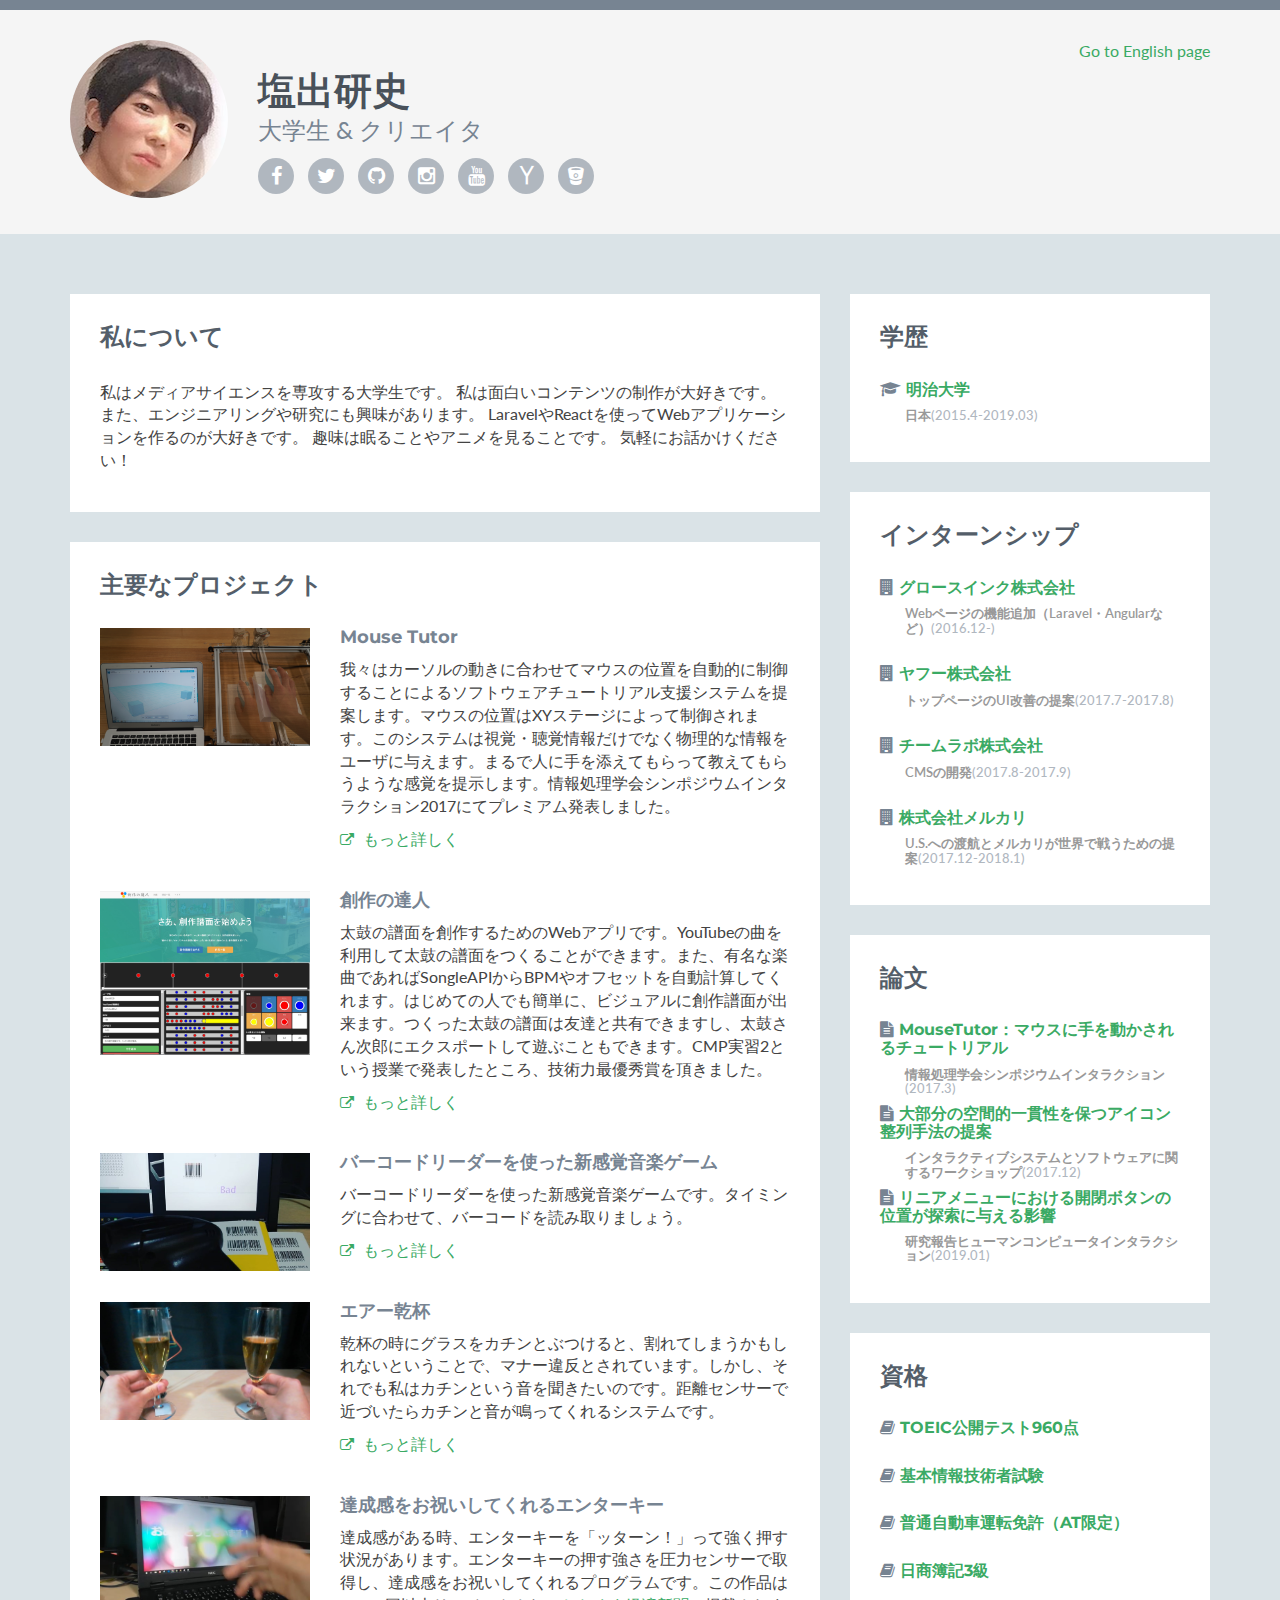
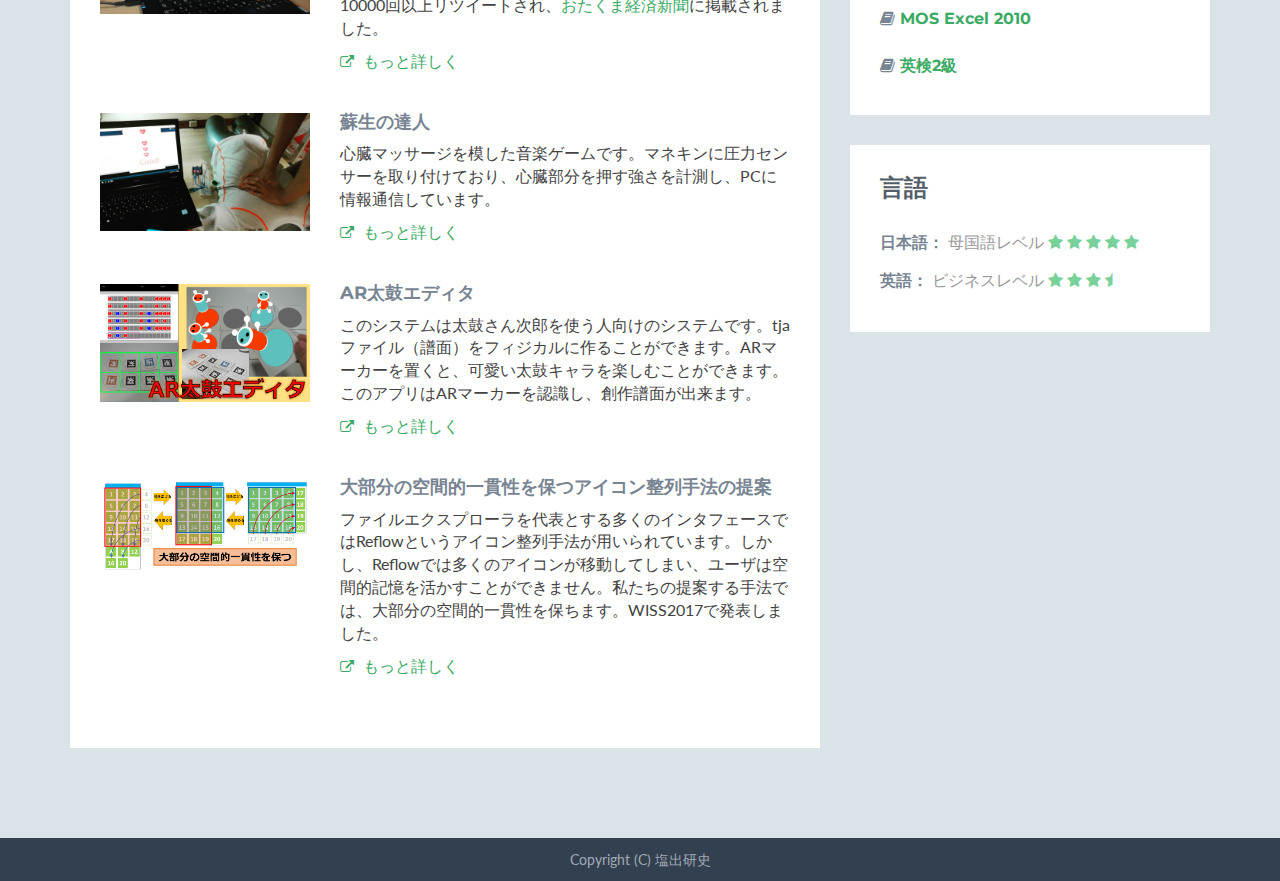
==== ja/index.html @ fc5d63a4 "fix and add one publication" ====
<!DOCTYPE html>
<html lang="ja"> 
<head>
    <title>Kenshi Shiode</title>
    <meta charset="utf-8">
    <meta http-equiv="X-UA-Compatible" content="IE=edge">
    <meta name="viewport" content="width=device-width, initial-scale=1.0">
    <meta name="description" content="Kenshi Shiode">
    <meta name="author" content="Kenshi Shiode">    
    <link rel="shortcut icon" href="/favicon.ico">  
    <link href='http://fonts.googleapis.com/css?family=Lato:300,400,300italic,400italic' rel='stylesheet' type='text/css'>
    <link href='http://fonts.googleapis.com/css?family=Montserrat:400,700' rel='stylesheet' type='text/css'> 
    <link rel="stylesheet" href="/assets/plugins/bootstrap/css/bootstrap.min.css">   
    <link rel="stylesheet" href="/assets/plugins/font-awesome/css/font-awesome.css">
    <link id="theme-style" rel="stylesheet" href="/assets/css/styles.css">
    <meta name="twitter:card" content="summary">
    <meta name="twitter:title" content="Kenshi Shiode">
    <meta name="twitter:description" content="面白いコンテンツの制作が大好きです。趣味は眠ることです。">
    <meta name="twitter:image" content="http://solt9029.com/assets/images/profile.jpg">
    <meta name="twitter:url" content="http://solt9029.com/ja/">
    <meta name="twitter:site" content="@solt9029">
    <meta name="twitter:creator" content="@solt9029">
</head> 

<body>
    <header class="header">
        <div class="container">                       
            <img class="profile-image img-responsive pull-left" src="/assets/images/profile.png" alt="Kenshi Shiode">
            <div class="profile-content pull-left">
                <h1 class="name">塩出研史</h1>
                <h2 class="desc">大学生 & クリエイタ</h2>   
                <ul class="social list-inline">
                    <li><a href="https://www.facebook.com/kenshishiode" target="_blank"><i class="fa fa-facebook"></i></a></li>
                    <li><a href="http://twitter.com/solt9029" target="_blank"><i class="fa fa-twitter"></i></a></li>
                    <li><a href="http://github.com/solt9029" target="_blank"><i class="fa fa-github"></i></a></li>
                    <li><a href="https://www.instagram.com/shiodekenshi/" target="_blank"><i class="fa fa-instagram"></i></a></li>
                    <li><a href="https://www.youtube.com/channel/UCO_8FfYAPPZZGHmb9bNzIVg" target="_blank"><i class="fa fa-youtube"></i></a></li>
                    <li><a href="https://blogs.yahoo.co.jp/solt9029" target="_blank"><i class="fa fa-yahoo"></i></a></li>
                    <li><a href="https://bitbucket.org/solt9029/" target="_blank"><i class="fa fa-bitbucket"></i></a></li>
                </ul> 
            </div>
            <div class="pull-right"><a href="/">Go to English page</a></div>       
        </div>
    </header>
    
    <div class="container sections-wrapper">
        <div class="row">
            <div class="primary col-md-8 col-sm-12 col-xs-12">
                <section class="about section">
                    <div class="section-inner">
                        <h2 class="heading">私について</h2>
                        <div class="content">
                            <p>
                                私はメディアサイエンスを専攻する大学生です。
                                私は面白いコンテンツの制作が大好きです。
                                また、エンジニアリングや研究にも興味があります。
                                LaravelやReactを使ってWebアプリケーションを作るのが大好きです。
                                趣味は眠ることやアニメを見ることです。
                                気軽にお話かけください！
                            </p>
                        </div>
                    </div>             
                </section>
    
               <section class="latest section">
                    <div class="section-inner">
                        <h2 class="heading">主要なプロジェクト</h2>
                        <div class="content">
                            <div class="item row">
                                <a class="col-md-4 col-sm-4 col-xs-12" href="https://www.youtube.com/watch?v=PLYZwBod9MU" target="_blank">
                                <img class="img-responsive project-image" src="/assets/images/projects/mousetutor.png">
                                </a>
                                <div class="desc col-md-8 col-sm-8 col-xs-12">
                                    <h3 class="title"><a href="https://www.youtube.com/watch?v=PLYZwBod9MU" target="_blank">Mouse Tutor</a></h3>
                                    <p>我々はカーソルの動きに合わせてマウスの位置を自動的に制御することによるソフトウェアチュートリアル支援システムを提案します。マウスの位置はXYステージによって制御されます。このシステムは視覚・聴覚情報だけでなく物理的な情報をユーザに与えます。まるで人に手を添えてもらって教えてもらうような感覚を提示します。情報処理学会シンポジウムインタラクション2017にてプレミアム発表しました。</p>
                                    <p><a class="more-link" href="https://www.youtube.com/watch?v=PLYZwBod9MU" target="_blank"><i class="fa fa-external-link"></i> もっと詳しく</a></p>
                                </div>                    
                            </div>

                            <div class="item row">
                                <a class="col-md-4 col-sm-4 col-xs-12" href="http://editmaster.solt9029.com" target="_blank">
                                <img class="img-responsive project-image" src="/assets/images/projects/editmaster.jpg">
                                </a>
                                <div class="desc col-md-8 col-sm-8 col-xs-12">
                                    <h3 class="title"><a href="http://editmaster.solt9029.com" target="_blank">創作の達人</a></h3>
                                    <p>太鼓の譜面を創作するためのWebアプリです。YouTubeの曲を利用して太鼓の譜面をつくることができます。また、有名な楽曲であればSongleAPIからBPMやオフセットを自動計算してくれます。はじめての人でも簡単に、ビジュアルに創作譜面が出来ます。つくった太鼓の譜面は友達と共有できますし、太鼓さん次郎にエクスポートして遊ぶこともできます。CMP実習2という授業で発表したところ、技術力最優秀賞を頂きました。</p>
                                    <p><a class="more-link" href="http://editmaster.solt9029.com" target="_blank"><i class="fa fa-external-link"></i> もっと詳しく</a></p>
                                </div>                    
                            </div>

                            <div class="item row">
                                <a class="col-md-4 col-sm-4 col-xs-12" href="https://twitter.com/solt9029/status/1015584785220042752" target="_blank">
                                <img class="img-responsive project-image" src="/assets/images/projects/barcode_scanner_music_game.jpg">
                                </a>
                                <div class="desc col-md-8 col-sm-8 col-xs-12">
                                    <h3 class="title"><a href="https://twitter.com/solt9029/status/1015584785220042752" target="_blank">バーコードリーダーを使った新感覚音楽ゲーム</a></h3>
                                    <p>バーコードリーダーを使った新感覚音楽ゲームです。タイミングに合わせて、バーコードを読み取りましょう。</p>
                                    <p><a class="more-link" href="https://twitter.com/solt9029/status/1015584785220042752" target="_blank"><i class="fa fa-external-link"></i> もっと詳しく</a></p>
                                </div>                    
                            </div>

                            <div class="item row">
                                <a class="col-md-4 col-sm-4 col-xs-12" href="https://twitter.com/solt9029/status/981881012228472832" target="_blank">
                                <img class="img-responsive project-image" src="/assets/images/projects/cheers_without_hitting.jpg">
                                </a>
                                <div class="desc col-md-8 col-sm-8 col-xs-12">
                                    <h3 class="title"><a href="https://twitter.com/solt9029/status/981881012228472832" target="_blank">エアー乾杯</a></h3>
                                    <p>乾杯の時にグラスをカチンとぶつけると、割れてしまうかもしれないということで、マナー違反とされています。しかし、それでも私はカチンという音を聞きたいのです。距離センサーで近づいたらカチンと音が鳴ってくれるシステムです。</p>
                                    <p><a class="more-link" href="https://twitter.com/solt9029/status/981881012228472832" target="_blank"><i class="fa fa-external-link"></i> もっと詳しく</a></p>
                                </div>                    
                            </div>

                            <div class="item row">
                                <a class="col-md-4 col-sm-4 col-xs-12" href="https://twitter.com/solt9029/status/1019222453623537664" target="_blank">
                                <img class="img-responsive project-image" src="/assets/images/projects/entercongratulations.jpg">
                                </a>
                                <div class="desc col-md-8 col-sm-8 col-xs-12">
                                    <h3 class="title"><a href="https://twitter.com/solt9029/status/1019222453623537664" target="_blank">達成感をお祝いしてくれるエンターキー</a></h3>
                                    <p>達成感がある時、エンターキーを「ッターン！」って強く押す状況があります。エンターキーの押す強さを圧力センサーで取得し、達成感をお祝いしてくれるプログラムです。この作品は10000回以上リツイートされ、<a target="_blank" href="http://otakei.otakuma.net/archives/2018072005.html">おたくま経済新聞</a>に掲載されました。</p>
                                    <p><a class="more-link" href="https://twitter.com/solt9029/status/1019222453623537664" target="_blank"><i class="fa fa-external-link"></i> もっと詳しく</a></p>
                                </div>                    
                            </div>

                            <div class="item row">
                                <a class="col-md-4 col-sm-4 col-xs-12" href="https://twitter.com/solt9029/status/1024643093633499136" target="_blank">
                                    <img class="img-responsive project-image" src="/assets/images/projects/heart_massage_music_game.jpg">
                                </a>
                                <div class="desc col-md-8 col-sm-8 col-xs-12">
                                    <h3 class="title">
                                        <a href="https://twitter.com/solt9029/status/1024643093633499136" target="_blank">蘇生の達人</a>
                                    </h3>
                                    <p>心臓マッサージを模した音楽ゲームです。マネキンに圧力センサーを取り付けており、心臓部分を押す強さを計測し、PCに情報通信しています。</p>
                                    <p>
                                        <a class="more-link" href="https://twitter.com/solt9029/status/1024643093633499136" target="_blank">
                                            <i class="fa fa-external-link"></i> もっと詳しく</a>
                                    </p>
                                </div>
                            </div>

                            <div class="item row">
                                <a class="col-md-4 col-sm-4 col-xs-12" href="https://www.youtube.com/watch?v=ppCxQYaND_k" target="_blank">
                                <img class="img-responsive project-image" src="/assets/images/projects/artaikoeditor.png">
                                </a>
                                <div class="desc col-md-8 col-sm-8 col-xs-12">
                                    <h3 class="title"><a href="https://www.youtube.com/watch?v=ppCxQYaND_k" target="_blank">AR太鼓エディタ</a></h3>
                                    <p>このシステムは太鼓さん次郎を使う人向けのシステムです。tjaファイル（譜面）をフィジカルに作ることができます。ARマーカーを置くと、可愛い太鼓キャラを楽しむことができます。このアプリはARマーカーを認識し、創作譜面が出来ます。</p>
                                    <p><a class="more-link" href="https://www.youtube.com/watch?v=ppCxQYaND_k" target="_blank"><i class="fa fa-external-link"></i> もっと詳しく</a></p>
                                </div>                    
                            </div>

                            <div class="item row">
                                <a class="col-md-4 col-sm-4 col-xs-12" href="https://www.youtube.com/watch?v=tqTEn6Inx5o" target="_blank">
                                <img class="img-responsive project-image" src="/assets/images/projects/iconrearrangementmethod.png">
                                </a>
                                <div class="desc col-md-8 col-sm-8 col-xs-12">
                                    <h3 class="title"><a href="https://www.youtube.com/watch?v=tqTEn6Inx5o" target="_blank">大部分の空間的一貫性を保つアイコン整列手法の提案</a></h3>
                                    <p>ファイルエクスプローラを代表とする多くのインタフェースではReflowというアイコン整列手法が用いられています。しかし、Reflowでは多くのアイコンが移動してしまい、ユーザは空間的記憶を活かすことができません。私たちの提案する手法では、大部分の空間的一貫性を保ちます。WISS2017で発表しました。</p>
                                    <p><a class="more-link" href="https://www.youtube.com/watch?v=tqTEn6Inx5o" target="_blank"><i class="fa fa-external-link"></i> もっと詳しく</a></p>
                                </div>                    
                            </div>
                            
                        </div>
                    </div>                
                </section>
                
            </div>
            <div class="secondary col-md-4 col-sm-12 col-xs-12">

                <aside class="education aside section">
                    <div class="section-inner">
                        <h2 class="heading">学歴</h2>
                        <div class="content">
                            <div class="item">                      
                                <h3 class="title"><i class="fa fa-graduation-cap"></i><a href="http://www.meiji.ac.jp/cip/english/" target="_blank"> 明治大学</a></h3>
                                <h4 class="university">日本<span class="year">(2015.4-2019.03)</span></h4>
                            </div>
                        </div>
                    </div>
                </aside>

                <aside class="education aside section">
                    <div class="section-inner">
                        <h2 class="heading">インターンシップ</h2>
                        <div class="content">
                            <div class="item">
                                <h3 class="title"><i class="fa fa-building"></i><a href="https://www.grooowth.co.jp/" target="_blank"> グロースインク株式会社</a></h3>
                                <h4 class="university">Webページの機能追加（Laravel・Angularなど）<span class="year">(2016.12-)</span></h4>
                            </div>
                            <div class="item">
                                <h3 class="title"><i class="fa fa-building"></i><a href="https://www.yahoo.co.jp/" target="_blank"> ヤフー株式会社</a></h3>
                                <h4 class="university">トップページのUI改善の提案<span class="year">(2017.7-2017.8)</span></h4>
                            </div>
                            <div class="item">
                                <h3 class="title"><i class="fa fa-building"></i><a href="https://www.team-lab.com/" target="_blank"> チームラボ株式会社</a></h3>
                                <h4 class="university">CMSの開発<span class="year">(2017.8-2017.9)</span></h4>
                            </div>
                            <div class="item">
                                <h3 class="title"><i class="fa fa-building"></i><a href="https://www.mercari.com/" target="_blank"> 株式会社メルカリ</a></h3>
                                <h4 class="university">U.S.への渡航とメルカリが世界で戦うための提案<span class="year">(2017.12-2018.1)</span></h4>
                            </div>
                        </div>
                    </div>
                </aside>

                <aside class="education aside section">
                    <div class="section-inner">
                        <h2 class="heading">論文</h2>
                        <div class="content">
                            <div class="item">
                                <h3 class="title"><i class="fa fa-file-text"></i><a href="https://research.miyashita.com/papers/D176" target="_blank"> MouseTutor：マウスに手を動かされるチュートリアル</a></h3>
                                <h4 class="university">情報処理学会シンポジウムインタラクション<span class="year">(2017.3)</span></h4>
                            </div>
                        </div>

                        <div class="content">
                            <div class="item">
                                <h3 class="title"><i class="fa fa-file-text"></i><a href="https://research.miyashita.com/papers/D191" target="_blank"> 大部分の空間的一貫性を保つアイコン整列手法の提案</a></h3>
                                <h4 class="university">インタラクティブシステムとソフトウェアに関するワークショップ<span class="year">(2017.12)</span></h4>
                            </div>
                        </div>

                        <div class="content">
                            <div class="item">
                                <h3 class="title"><i class="fa fa-file-text"></i><a href="https://research.miyashita.com/papers/D212" target="_blank"> リニアメニューにおける開閉ボタンの位置が探索に与える影響</a></h3>
                                <h4 class="university">研究報告ヒューマンコンピュータインタラクション<span class="year">(2019.01)</span></h4>
                            </div>
                        </div>
                    </div>
                </aside>

                <aside class="education aside section">
                    <div class="section-inner">
                        <h2 class="heading">資格</h2>
                        <div class="content">
                            <div class="item">
                                <h3 class="title"><i class="fa fa-book"></i><a href="http://www.ets.org/toeic" target="_blank"> TOEIC公開テスト960点</a></h3>
                            </div>
                            <div class="item">                      
                                <h3 class="title"><i class="fa fa-book"></i><a href="https://www.jitec.ipa.go.jp/1_11seido/fe.html" target="_blank"> 基本情報技術者試験</a></h3>
                            </div>
                            <div class="item">                      
                                <h3 class="title"><i class="fa fa-book"></i><a href="http://www.keishicho.metro.tokyo.jp/menkyo/menkyo/annai/index.html" target="_blank"> 普通自動車運転免許（AT限定）</a></h3>
                            </div>
                            <div class="item">                      
                                <h3 class="title"><i class="fa fa-book"></i><a href="https://www.kentei.ne.jp/bookkeeping" target="_blank"> 日商簿記3級</a></h3>
                            </div>
                            <div class="item">                      
                                <h3 class="title"><i class="fa fa-book"></i><a href="http://mos.odyssey-com.co.jp/index.html" target="_blank"> MOS Excel 2010</a></h3>
                            </div>
                            <div class="item">                      
                                <h3 class="title"><i class="fa fa-book"></i><a href="http://www.eiken.or.jp/eiken/" target="_blank"> 英検2級</a></h3>
                            </div>
                        </div>
                    </div>
                </aside>
                   
                <aside class="languages aside section">
                    <div class="section-inner">
                        <h2 class="heading">言語</h2>
                        <div class="content">
                            <ul class="list-unstyled">
                                <li class="item">
                                    <span class="title"><strong>日本語：</strong></span>
                                    <span class="level">母国語レベル  <br class="visible-xs"/><i class="fa fa-star"></i> <i class="fa fa-star"></i> <i class="fa fa-star"></i> <i class="fa fa-star"></i> <i class="fa fa-star"></i> </span>
                                </li>
                                <li class="item">
                                    <span class="title"><strong>英語：</strong></span>
                                    <span class="level">ビジネスレベル  <br class="visible-sm visible-xs"/><i class="fa fa-star"></i> <i class="fa fa-star"></i> <i class="fa fa-star"></i> <i class="fa fa-star-half"></i></span>
                                </li>
                            </ul>
                        </div>
                    </div>
                </aside>

            </div> 
        </div>
    </div>
    
    <footer class="footer">
        <div class="container text-center">
                <small class="copyright">Copyright (C) 塩出研史</small>
        </div>
    </footer>
         
    <script type="text/javascript" src="/assets/plugins/jquery-1.11.3.min.js"></script>
    <script type="text/javascript" src="/assets/plugins/bootstrap/js/bootstrap.min.js"></script>    
    <script type="text/javascript" src="/assets/plugins/jquery-rss/dist/jquery.rss.min.js"></script> 
    <script type="text/javascript" src="/assets/js/main.js"></script>            
</body>
</html>
---- assets/css/styles.css ----
/*   
 * Template Name: Developer - Responsive Website Template for Developers
 * Version: 1.5
 * Author: Xiaoying Riley
 * Twitter: @3rdwave_themes
 * License: Creative Commons Attribution 3.0 License
 * Website: http://themes.3rdwavemedia.com/
*/
/* ======= Base ======= */


body {
  font-family: 'Lato', arial, sans-serif;
  color: #434343;
  background: #DAE3E7;
  font-size: 16px;
  -webkit-font-smoothing: antialiased;
  -moz-osx-font-smoothing: grayscale;
}
h1,
h2,
h3,
h4,
h5,
h6,
.navbar-brand {
  font-family: 'Montserrat', sans-serif;
  font-weight: 700;
  color: #778492;
}
a {
  color: #3AAA64;
  -webkit-transition: all 0.4s ease-in-out;
  -moz-transition: all 0.4s ease-in-out;
  -ms-transition: all 0.4s ease-in-out;
  -o-transition: all 0.4s ease-in-out;
}
a:hover {
  text-decoration: underline;
  color: #5f6b77;
  color: #2d844e;
}
a:focus {
  text-decoration: none;
}
.btn,
a.btn {
  -webkit-transition: all 0.4s ease-in-out;
  -moz-transition: all 0.4s ease-in-out;
  -ms-transition: all 0.4s ease-in-out;
  -o-transition: all 0.4s ease-in-out;
  font-family: 'Montserrat', arial, sans-serif;
  padding: 8px 16px;
  font-weight: bold;
}
.btn .fa,
a.btn .fa {
  margin-right: 5px;
}
.btn:focus,
a.btn:focus {
  color: #fff;
}
a.btn-cta-primary,
.btn-cta-primary {
  background: #54ba4e;
  border: 1px solid #54ba4e;
  color: #fff;
  font-weight: 600;
  text-transform: uppercase;
}
a.btn-cta-primary:hover,
.btn-cta-primary:hover {
  background: #49ac43;
  border: 1px solid #49ac43;
  color: #fff;
}
a.btn-cta-secondary,
.btn-cta-secondary {
  background: #479FC8;
  border: 1px solid #479FC8;
  color: #fff;
  font-weight: 600;
  text-transform: uppercase;
}
a.btn-cta-secondary:hover,
.btn-cta-secondary:hover {
  background: #3893bd;
  border: 1px solid #3893bd;
  color: #fff;
}
.text-highlight {
  color: #32383e;
}
.label-theme {
  background: #3AAA64;
  font-size: 12px;
}
a.dotted-link {
  border-bottom: 1px dotted #778492;
  color: #778492;
}
a.dotted-link:hover {
  text-decoration: none;
  color: #49515a;
}
/*
iframe {

    .header {
        padding: 0;
    }
}

.iframe-wrapper {
    overflow: auto;
    -webkit-overflow-scrolling:touch;
}
*/
/* ======= Header ======= */
.header {
  padding: 30px 0;
  background: #f5f5f5;
  border-top: 10px solid #778492;
}
.header .btn {
  margin-top: 60px;
  font-weight: bold;
}
.header .profile-image {
  margin-right: 30px;
  border-radius: 50%;
}
.header .profile-content .name {
  color: #49515a;
  font-size: 38px;
  margin-bottom: 5px;
  margin-top: 30px;
}
.header .profile-content .desc {
  color: #778492;
  font-family: "Lato", arial, sans-serif;
  font-weight: 400;
  font-size: 24px;
  margin-top: 0;
  margin-bottom: 15px;
}
.header .profile-content .social a {
  background: #b0b7bf;
  width: 36px;
  height: 36px;
  display: inline-block;
  -webkit-border-radius: 50%;
  -moz-border-radius: 50%;
  -ms-border-radius: 50%;
  -o-border-radius: 50%;
  border-radius: 50%;
  -moz-background-clip: padding;
  -webkit-background-clip: padding-box;
  background-clip: padding-box;
  color: #fff;
  text-align: center;
}
.header .profile-content .social a:hover {
  background: #778492;
}
.header .profile-content .social a .fa {
  font-size: 20px;
  padding-top: 8px;
}
/* ======= Sections======= */
.sections-wrapper {
  padding-top: 60px;
  padding-bottom: 60px;
}
.section {
  margin-bottom: 30px;
}
.section .section-inner {
  background: #fff;
  padding: 30px;
}
.section .heading {
  margin-top: 0;
  margin-bottom: 30px;
  color: #545e69;
  font-size: 24px;
}
.section .content .more-link .fa {
  margin-right: 5px;
  font-size: 14px;
}
/* About Section */
/* Latest Section */
.latest .item {
  margin-bottom: 30px;
}
.latest .item .title {
  font-size: 18px;
  margin-top: 0;
}
.latest .item .title .label {
  margin-left: 5px;
  font-size: 12px;
}
.latest .item .title a {
  color: #778492;
}
.latest .item .title a:hover {
  color: #5f6b77;
}
.latest .item .project-image:hover {
  -webkit-opacity: 0.8;
  -moz-opacity: 0.8;
  opacity: 0.8;
}
.latest .divider {
  margin-bottom: 60px;
}
.latest .featured {
  margin-bottom: 60px;
}
.latest .featured .title {
  margin-bottom: 5px;
  font-size: 20px;
}
.latest .featured .summary {
  margin-bottom: 30px;
  color: #778492;
}
.latest .featured img {
  margin-bottom: 30px;
}
.latest .featured .desc {
  margin-bottom: 30px;
}
.latest .featured-image {
  position: relative;
}
.latest .featured-image .text {
  background: #3AAA64;
  color: #fff;
}
.latest .featured-image .ribbon {
  position: absolute;
  top: -4px;
  right: -4px;
  width: 110px;
  height: 110px;
  overflow: hidden;
}
.latest .featured-image .ribbon .text {
  font-family: 'Montserrat', sans-serif;
  position: relative;
  left: -8px;
  top: 18px;
  width: 158px;
  padding: 10px 10px;
  font-size: 15px;
  font-weight: bold;
  text-align: center;
  text-transform: uppercase;
  color: #fff;
  background-color: #479FC8;
  -webkit-transform: rotate(45deg) translate3d(0, 0, 0);
  -moz-transform: rotate(45deg) translate3d(0, 0, 0);
  -ms-transform: rotate(45deg) translate3d(0, 0, 0);
  -o-transform: rotate(45deg) translate3d(0, 0, 0);
}
.latest .featured-image .ribbon .text:before,
.latest .featured-image .ribbon .text:after {
  content: '';
  position: absolute;
  bottom: -5px;
  border-top: 5px solid #276582;
  border-left: 5px solid transparent;
  border-right: 5px solid transparent;
}
.latest .featured-image .ribbon .text:before {
  left: 0;
}
.latest .featured-image .ribbon .text:after {
  right: 0;
}
/* Projects Section */
.projects .item {
  margin-bottom: 30px;
}
.projects .item .title {
  font-size: 16px;
  margin-top: 0;
  margin-bottom: 5px;
  line-height: 1.5;
}
.projects .item .title a {
  color: #778492;
}
.projects .item .title a:hover {
  color: #5f6b77;
}
/* Work Section */
.experience .item {
  margin-bottom: 30px;
}
.experience .item .title {
  font-size: 16px;
  margin-top: 0;
  margin-bottom: 5px;
  line-height: 1.5;
}
.experience .item .title .place {
  color: #999;
  font-weight: normal;
}
.experience .item .title .place a {
  color: #999;
}
.experience .item .title .place a:hover {
  color: #666666;
}
.experience .item .title .year {
  color: #999;
  font-weight: normal;
}
/* Git section */
.github-graph {
  margin-bottom: 30px;
}
.github-graph .js-calendar-graph-svg {
  max-width: 100%;
}
.ghfeed {
  height: 600px;
}
.ghfeed,
.ghfeed *,
.ghfeed *:before,
.ghfeed *:after {
  -webkit-box-sizing: content-box;
  -moz-box-sizing: content-box;
  box-sizing: content-box;
}
/* Info Section */
.info .fa {
  margin-right: 15px;
  color: #ccd1d6;
}
.info .fa.fa-envelope-o {
  font-size: 14px;
}
.info ul {
  margin-bottom: 0;
}
.info li {
  margin-bottom: 15px;
}
.info li:last-child {
  margin-bottom: 0;
}
/* Skills Section */
.skills .intro {
  margin-bottom: 30px;
}
.skills .skillset .item {
  margin-bottom: 30px;
}
.skills .skillset .level-title {
  font-size: 16px;
  position: relative;
  margin-top: 0;
  margin-bottom: 10;
}
.skills .skillset .level-title .level-label {
  color: #ccd1d6;
  font-size: 14px;
  font-weight: 400;
  font-family: "Lato", arial, sans-serif;
  position: absolute;
  right: 0;
  top: 0;
}
.skills .skillset .level-bar {
  height: 15px;
  background: #e8e8e8;
}
.skills .skillset .level-bar-inner {
  height: 15px;
  background: #66cb8c;
}
/* Testimonials section */
.testimonials .item {
  margin-bottom: 30px;
}
.testimonials .item:last-child {
  margin-bottom: 0;
}
.testimonials .item .quote {
  color: #666;
  font-size: 16px;
  border-left-color: #9fdeb7;
  margin-bottom: 15px;
}
.testimonials .item .quote .fa {
  color: #79d19a;
  margin-right: 15px;
}
.testimonials .item .source {
  font-size: 14px;
  padding-left: 30px;
  font-weight: 500;
}
.testimonials .item .source .name {
  color: #939ea9;
  font-weight: 600;
}
.testimonials .item .source .title {
  color: #999;
}
/* Education section */
.education .item {
  margin-bottom: 30px;
}
.education .item:last-child {
  margin-bottom: 0;
}
.education .item .title {
  font-size: 16px;
  margin-top: 0;
}
.education .item .university {
  font-family: "Lato", arial, sans-serif;
  font-size: 13px;
  color: #999;
  font-weight: 600;
  padding-left: 25px;
}
.education .item .university .year {
  color: #b0b7bf;
  font-weight: 500;
}
/* Language Section */
.languages .item {
  margin-bottom: 15px;
}
.languages .item .title {
  color: #778492;
}
.languages .item .level {
  color: #999;
}
.languages .item:last-child {
  margin-bottom: 0;
}
.languages .item .fa {
  color: #79d19a;
}
/* Blog Section */
.blog .item {
  margin-bottom: 30px;
}
.blog .item .title {
  font-size: 18px;
  line-height: 1.3;
}
.blog .item .title a {
  color: #778492;
}
.blog .item .title a:hover {
  color: #5f6b77;
}
.blog .item:last-child {
  margin-bottom: 0;
}
/* List section */
.list ul li {
  margin-bottom: 10px;
}
.list ul li .fa {
  margin-right: 5px;
}
.list ul li a {
  color: #778492;
}
.list ul li a:hover {
  color: #49515a;
}
/* Credits */
.credits ul li {
  margin-bottom: 10px;
}
.credits ul li .fa {
  margin-right: 5px;
}
.credits ul li a {
  color: #778492;
}
.credits ul li a:hover {
  color: #49515a;
}
.credits .btn {
  margin-bottom: 15px;
}
/* ======= Footer ======= */
.footer {
  background: #334050;
  color: #fff;
  padding: 10px 0;
}
.footer .copyright {
  line-height: 1.6;
  color: #a1aab4;
  font-size: 14px;
}
.footer a {
  color: #fff;
}
.footer .fa-heart {
  color: #fb866a;
}
/* Extra small devices (phones, less than 768px) */
@media (max-width: 767px) {
  .header {
    text-align: center;
  }
  .header .profile-image {
    float: none !important;
    margin: 0 auto;
  }
  .header .profile-content {
    float: none !important;
    text-align: center;
  }
  .header .btn {
    margin-top: 30px;
    float: none !important;
  }
  .project-image {
    margin-bottom: 15px;
  }
}
/* Small devices (tablets, 768px and up) */
/* Medium devices (desktops, 992px and up) */
/* Large devices (large desktops, 1200px and up) */
/* Ex-Large devices (large desktops, 1200px and up) */
@media (min-width: 1400px) {
  .container {
    width: 1360px;
  }
}
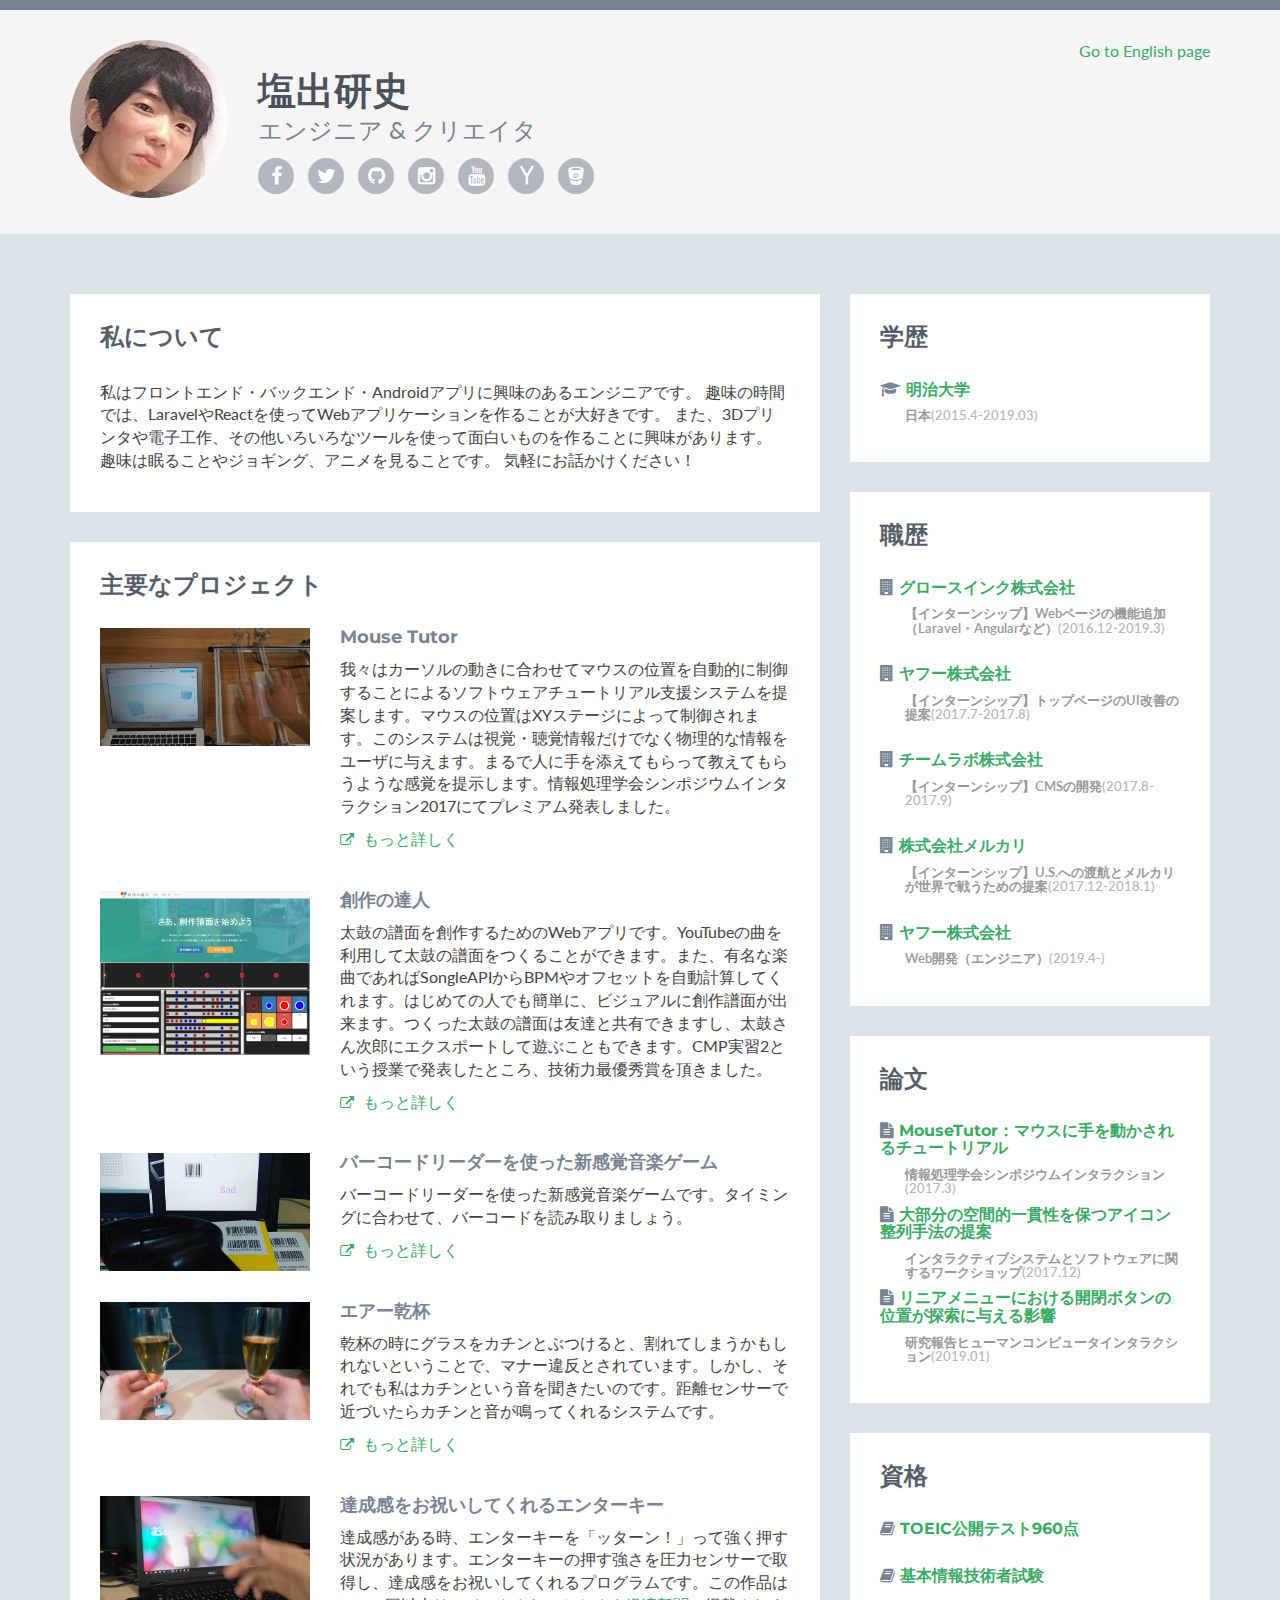
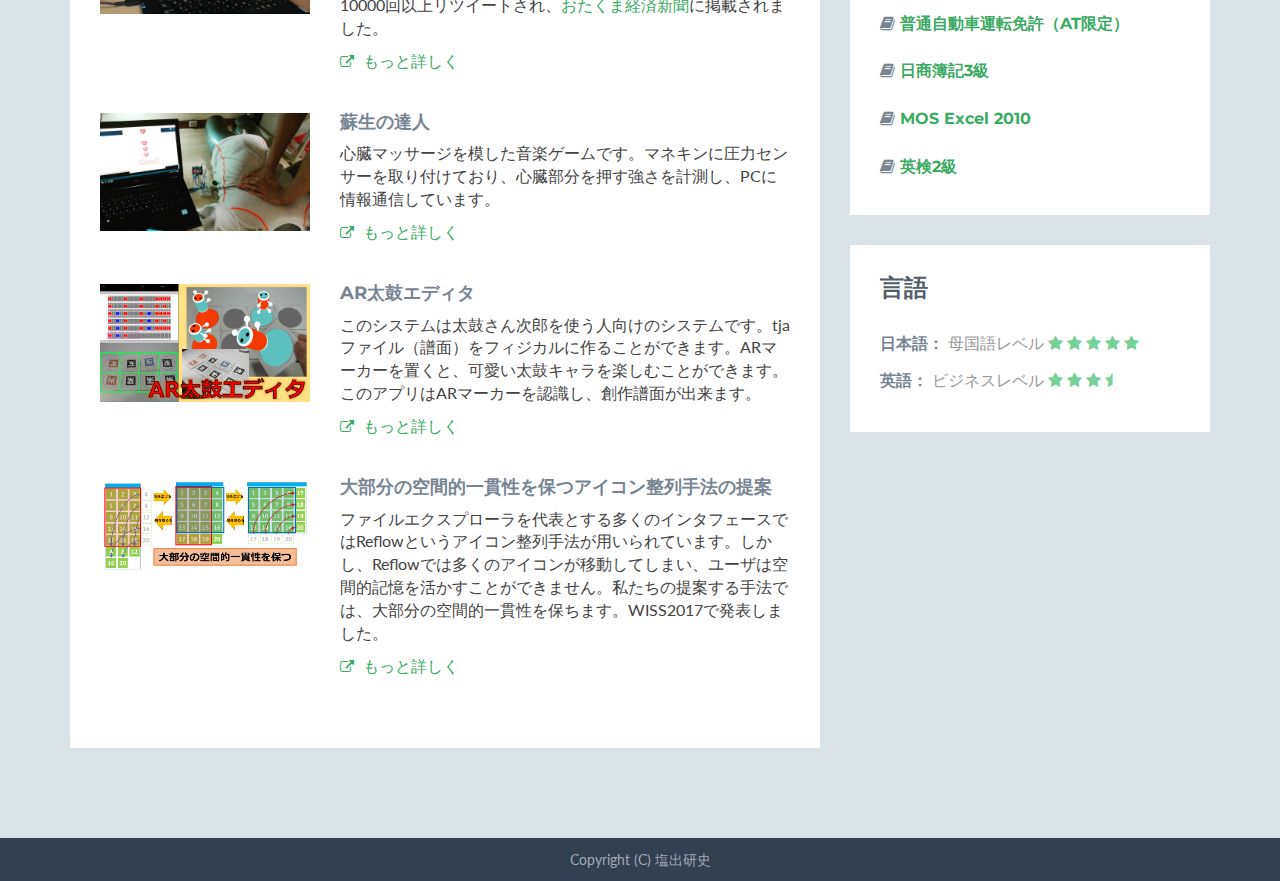
==== commit 610fe961: "update after I joined the company" ====
--- a/ja/index.html
+++ b/ja/index.html
@@ -28,7 +28,7 @@
             <img class="profile-image img-responsive pull-left" src="/assets/images/profile.png" alt="Kenshi Shiode">
             <div class="profile-content pull-left">
                 <h1 class="name">塩出研史</h1>
-                <h2 class="desc">大学生 & クリエイタ</h2>   
+                <h2 class="desc">エンジニア & クリエイタ</h2>   
                 <ul class="social list-inline">
                     <li><a href="https://www.facebook.com/kenshishiode" target="_blank"><i class="fa fa-facebook"></i></a></li>
                     <li><a href="http://twitter.com/solt9029" target="_blank"><i class="fa fa-twitter"></i></a></li>
@@ -51,11 +51,10 @@
                         <h2 class="heading">私について</h2>
                         <div class="content">
                             <p>
-                                私はメディアサイエンスを専攻する大学生です。
-                                私は面白いコンテンツの制作が大好きです。
-                                また、エンジニアリングや研究にも興味があります。
-                                LaravelやReactを使ってWebアプリケーションを作るのが大好きです。
-                                趣味は眠ることやアニメを見ることです。
+                                私はフロントエンド・バックエンド・Androidアプリに興味のあるエンジニアです。
+                                趣味の時間では、LaravelやReactを使ってWebアプリケーションを作ることが大好きです。
+                                また、3Dプリンタや電子工作、その他いろいろなツールを使って面白いものを作ることに興味があります。
+                                趣味は眠ることやジョギング、アニメを見ることです。
                                 気軽にお話かけください！
                             </p>
                         </div>
@@ -180,23 +179,27 @@
 
                 <aside class="education aside section">
                     <div class="section-inner">
-                        <h2 class="heading">インターンシップ</h2>
+                        <h2 class="heading">職歴</h2>
                         <div class="content">
                             <div class="item">
                                 <h3 class="title"><i class="fa fa-building"></i><a href="https://www.grooowth.co.jp/" target="_blank"> グロースインク株式会社</a></h3>
-                                <h4 class="university">Webページの機能追加（Laravel・Angularなど）<span class="year">(2016.12-)</span></h4>
+                                <h4 class="university">【インターンシップ】Webページの機能追加（Laravel・Angularなど）<span class="year">(2016.12-2019.3)</span></h4>
                             </div>
                             <div class="item">
                                 <h3 class="title"><i class="fa fa-building"></i><a href="https://www.yahoo.co.jp/" target="_blank"> ヤフー株式会社</a></h3>
-                                <h4 class="university">トップページのUI改善の提案<span class="year">(2017.7-2017.8)</span></h4>
+                                <h4 class="university">【インターンシップ】トップページのUI改善の提案<span class="year">(2017.7-2017.8)</span></h4>
                             </div>
                             <div class="item">
                                 <h3 class="title"><i class="fa fa-building"></i><a href="https://www.team-lab.com/" target="_blank"> チームラボ株式会社</a></h3>
-                                <h4 class="university">CMSの開発<span class="year">(2017.8-2017.9)</span></h4>
+                                <h4 class="university">【インターンシップ】CMSの開発<span class="year">(2017.8-2017.9)</span></h4>
                             </div>
                             <div class="item">
                                 <h3 class="title"><i class="fa fa-building"></i><a href="https://www.mercari.com/" target="_blank"> 株式会社メルカリ</a></h3>
-                                <h4 class="university">U.S.への渡航とメルカリが世界で戦うための提案<span class="year">(2017.12-2018.1)</span></h4>
+                                <h4 class="university">【インターンシップ】U.S.への渡航とメルカリが世界で戦うための提案<span class="year">(2017.12-2018.1)</span></h4>
+                            </div>
+                            <div class="item">
+                                <h3 class="title"><i class="fa fa-building"></i><a href="https://www.yahoo.co.jp/" target="_blank"> ヤフー株式会社</a></h3>
+                                <h4 class="university">Web開発（エンジニア）<span class="year">(2019.4-)</span></h4>
                             </div>
                         </div>
                     </div>
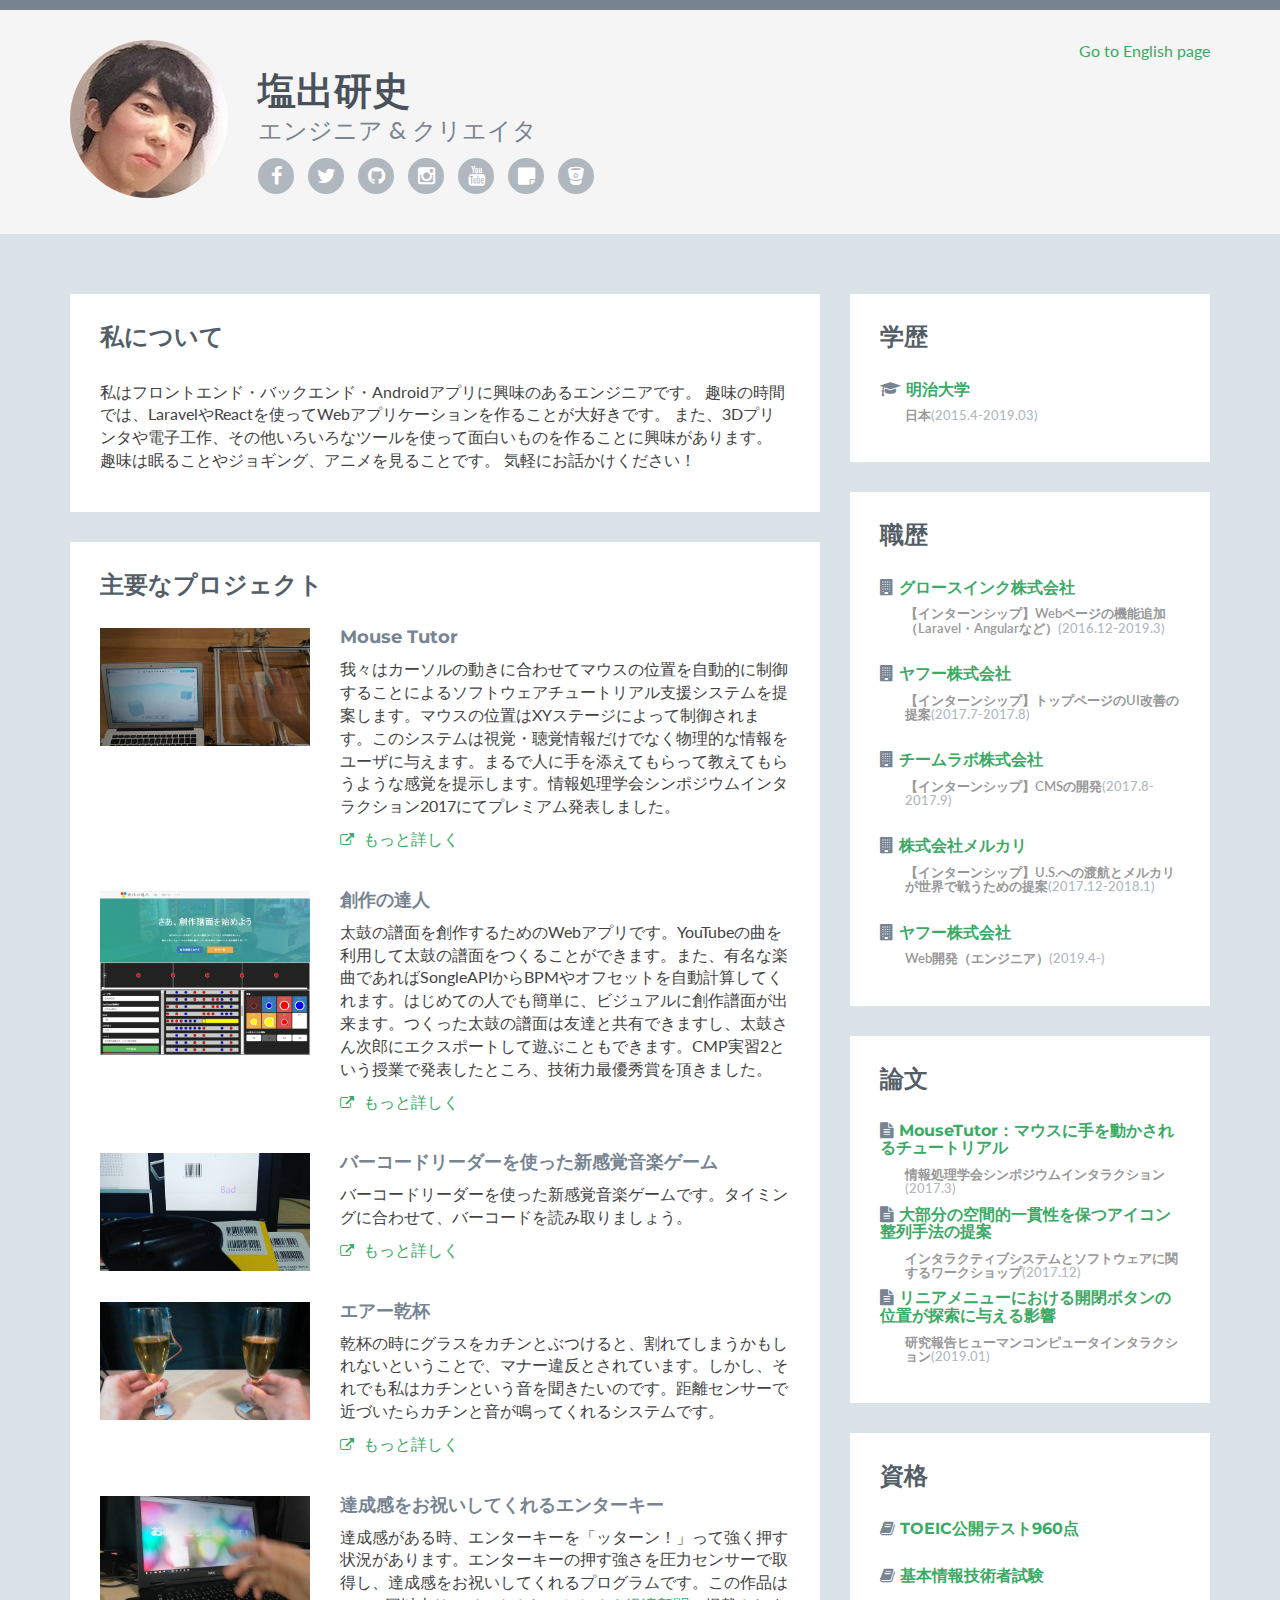
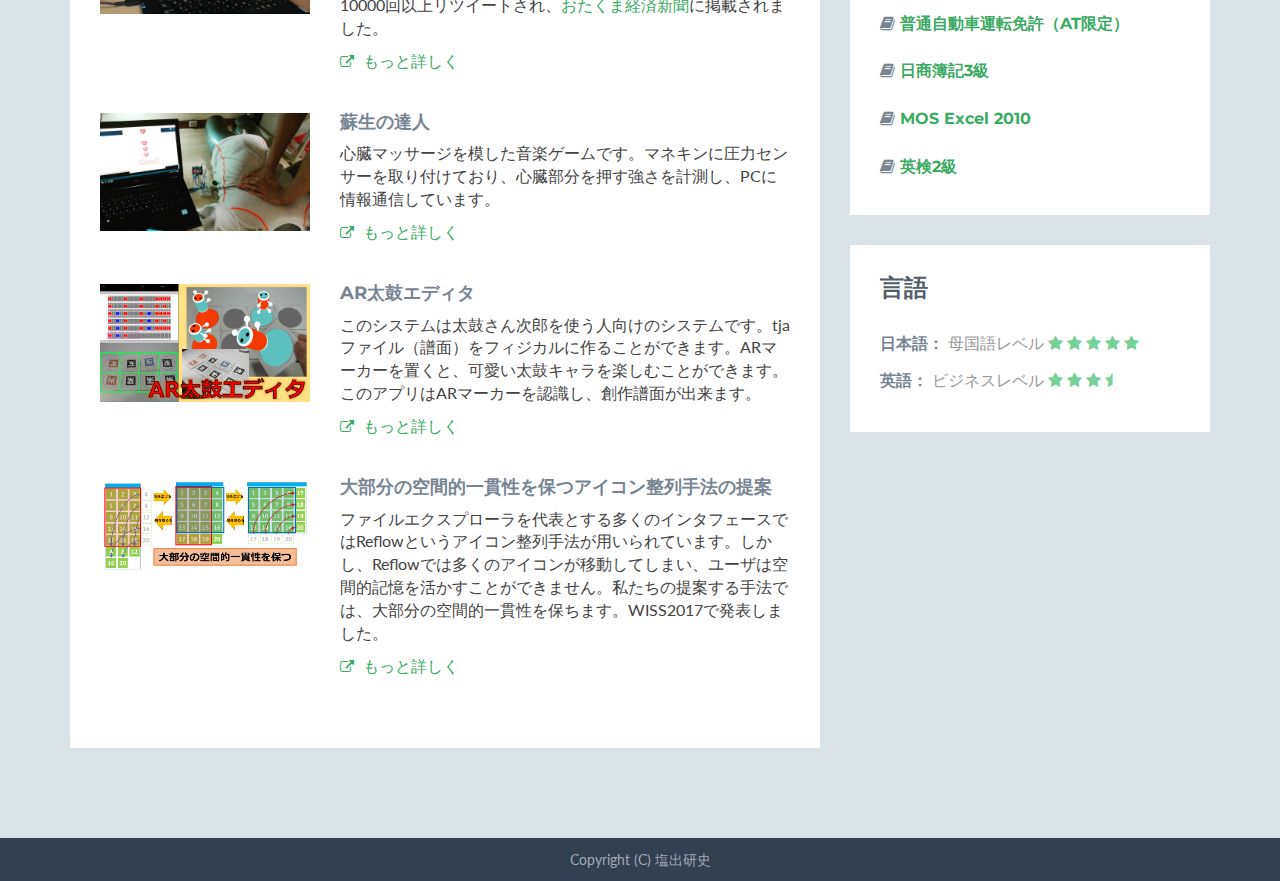
==== commit be36b1fe: "update docker and update icon" ====
--- a/ja/index.html
+++ b/ja/index.html
@@ -35,7 +35,7 @@
                     <li><a href="http://github.com/solt9029" target="_blank"><i class="fa fa-github"></i></a></li>
                     <li><a href="https://www.instagram.com/shiodekenshi/" target="_blank"><i class="fa fa-instagram"></i></a></li>
                     <li><a href="https://www.youtube.com/channel/UCO_8FfYAPPZZGHmb9bNzIVg" target="_blank"><i class="fa fa-youtube"></i></a></li>
-                    <li><a href="https://blogs.yahoo.co.jp/solt9029" target="_blank"><i class="fa fa-yahoo"></i></a></li>
+                    <li><a href="http://blog.livedoor.jp/solt9029/" target="_blank"><i class="fa fa-sticky-note"></i></a></li>
                     <li><a href="https://bitbucket.org/solt9029/" target="_blank"><i class="fa fa-bitbucket"></i></a></li>
                 </ul> 
             </div>
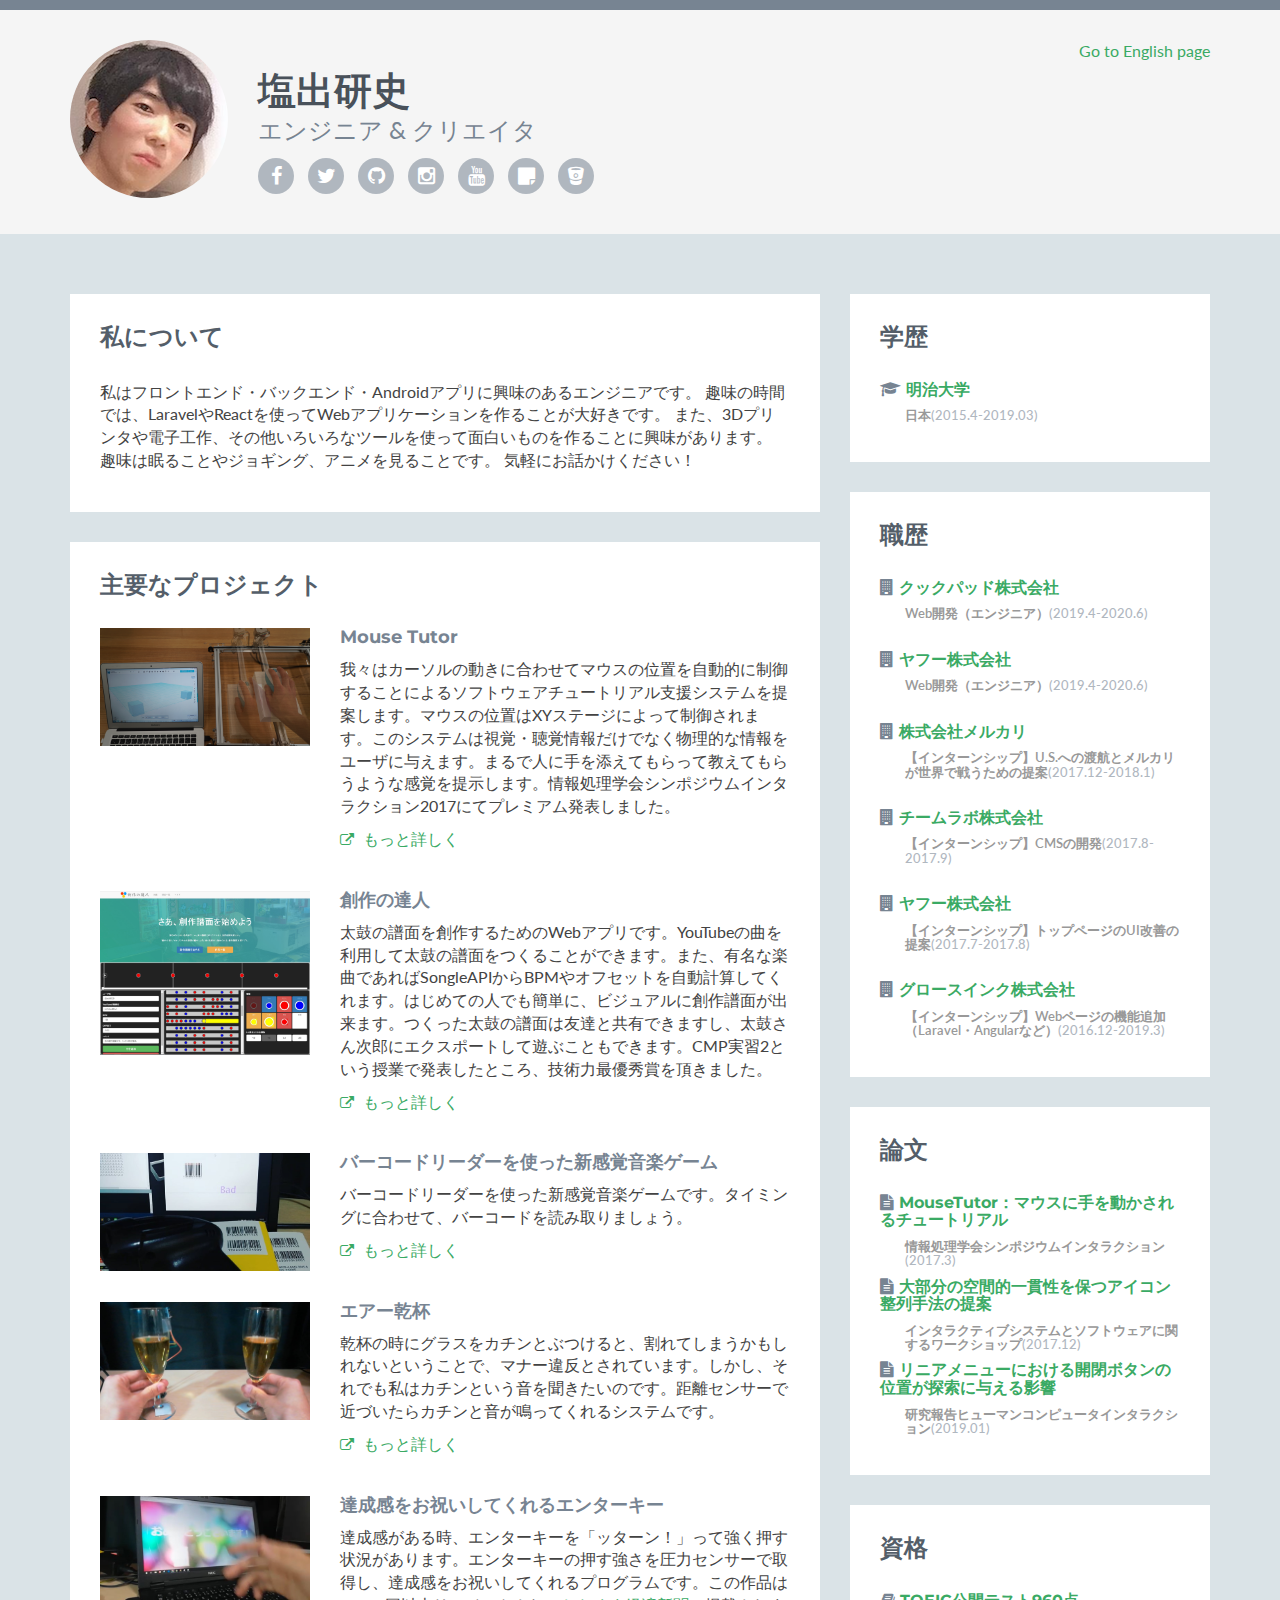
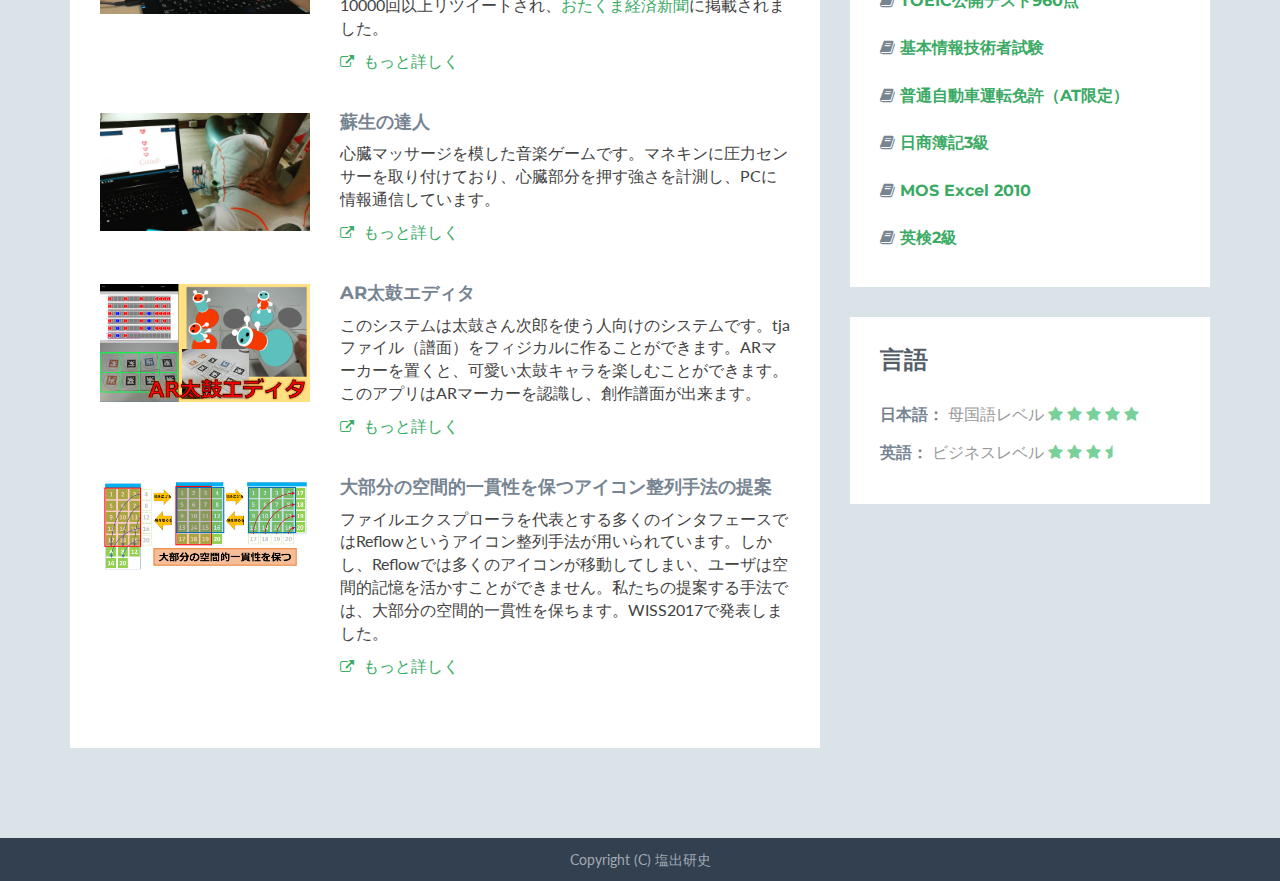
==== commit 5b3585ff: "Add cookpad" ====
--- a/ja/index.html
+++ b/ja/index.html
@@ -182,24 +182,28 @@
                         <h2 class="heading">職歴</h2>
                         <div class="content">
                             <div class="item">
+                                <h3 class="title"><i class="fa fa-building"></i><a href="https://cookpad.com/" target="_blank"> クックパッド株式会社</a></h3>
+                                <h4 class="university">Web開発（エンジニア）<span class="year">(2019.4-2020.6)</span></h4>
+                            </div>
+                            <div class="item">
+                                <h3 class="title"><i class="fa fa-building"></i><a href="https://www.yahoo.co.jp/" target="_blank"> ヤフー株式会社</a></h3>
+                                <h4 class="university">Web開発（エンジニア）<span class="year">(2019.4-2020.6)</span></h4>
+                            </div>
+                            <div class="item">
+                                <h3 class="title"><i class="fa fa-building"></i><a href="https://www.mercari.com/" target="_blank"> 株式会社メルカリ</a></h3>
+                                <h4 class="university">【インターンシップ】U.S.への渡航とメルカリが世界で戦うための提案<span class="year">(2017.12-2018.1)</span></h4>
+                            </div>
+                            <div class="item">
+                                <h3 class="title"><i class="fa fa-building"></i><a href="https://www.team-lab.com/" target="_blank"> チームラボ株式会社</a></h3>
+                                <h4 class="university">【インターンシップ】CMSの開発<span class="year">(2017.8-2017.9)</span></h4>
+                            </div>
+                            <div class="item">
+                                <h3 class="title"><i class="fa fa-building"></i><a href="https://www.yahoo.co.jp/" target="_blank"> ヤフー株式会社</a></h3>
+                                <h4 class="university">【インターンシップ】トップページのUI改善の提案<span class="year">(2017.7-2017.8)</span></h4>
+                            </div>
+                            <div class="item">
                                 <h3 class="title"><i class="fa fa-building"></i><a href="https://www.grooowth.co.jp/" target="_blank"> グロースインク株式会社</a></h3>
                                 <h4 class="university">【インターンシップ】Webページの機能追加（Laravel・Angularなど）<span class="year">(2016.12-2019.3)</span></h4>
-                            </div>
-                            <div class="item">
-                                <h3 class="title"><i class="fa fa-building"></i><a href="https://www.yahoo.co.jp/" target="_blank"> ヤフー株式会社</a></h3>
-                                <h4 class="university">【インターンシップ】トップページのUI改善の提案<span class="year">(2017.7-2017.8)</span></h4>
-                            </div>
-                            <div class="item">
-                                <h3 class="title"><i class="fa fa-building"></i><a href="https://www.team-lab.com/" target="_blank"> チームラボ株式会社</a></h3>
-                                <h4 class="university">【インターンシップ】CMSの開発<span class="year">(2017.8-2017.9)</span></h4>
-                            </div>
-                            <div class="item">
-                                <h3 class="title"><i class="fa fa-building"></i><a href="https://www.mercari.com/" target="_blank"> 株式会社メルカリ</a></h3>
-                                <h4 class="university">【インターンシップ】U.S.への渡航とメルカリが世界で戦うための提案<span class="year">(2017.12-2018.1)</span></h4>
-                            </div>
-                            <div class="item">
-                                <h3 class="title"><i class="fa fa-building"></i><a href="https://www.yahoo.co.jp/" target="_blank"> ヤフー株式会社</a></h3>
-                                <h4 class="university">Web開発（エンジニア）<span class="year">(2019.4-)</span></h4>
                             </div>
                         </div>
                     </div>
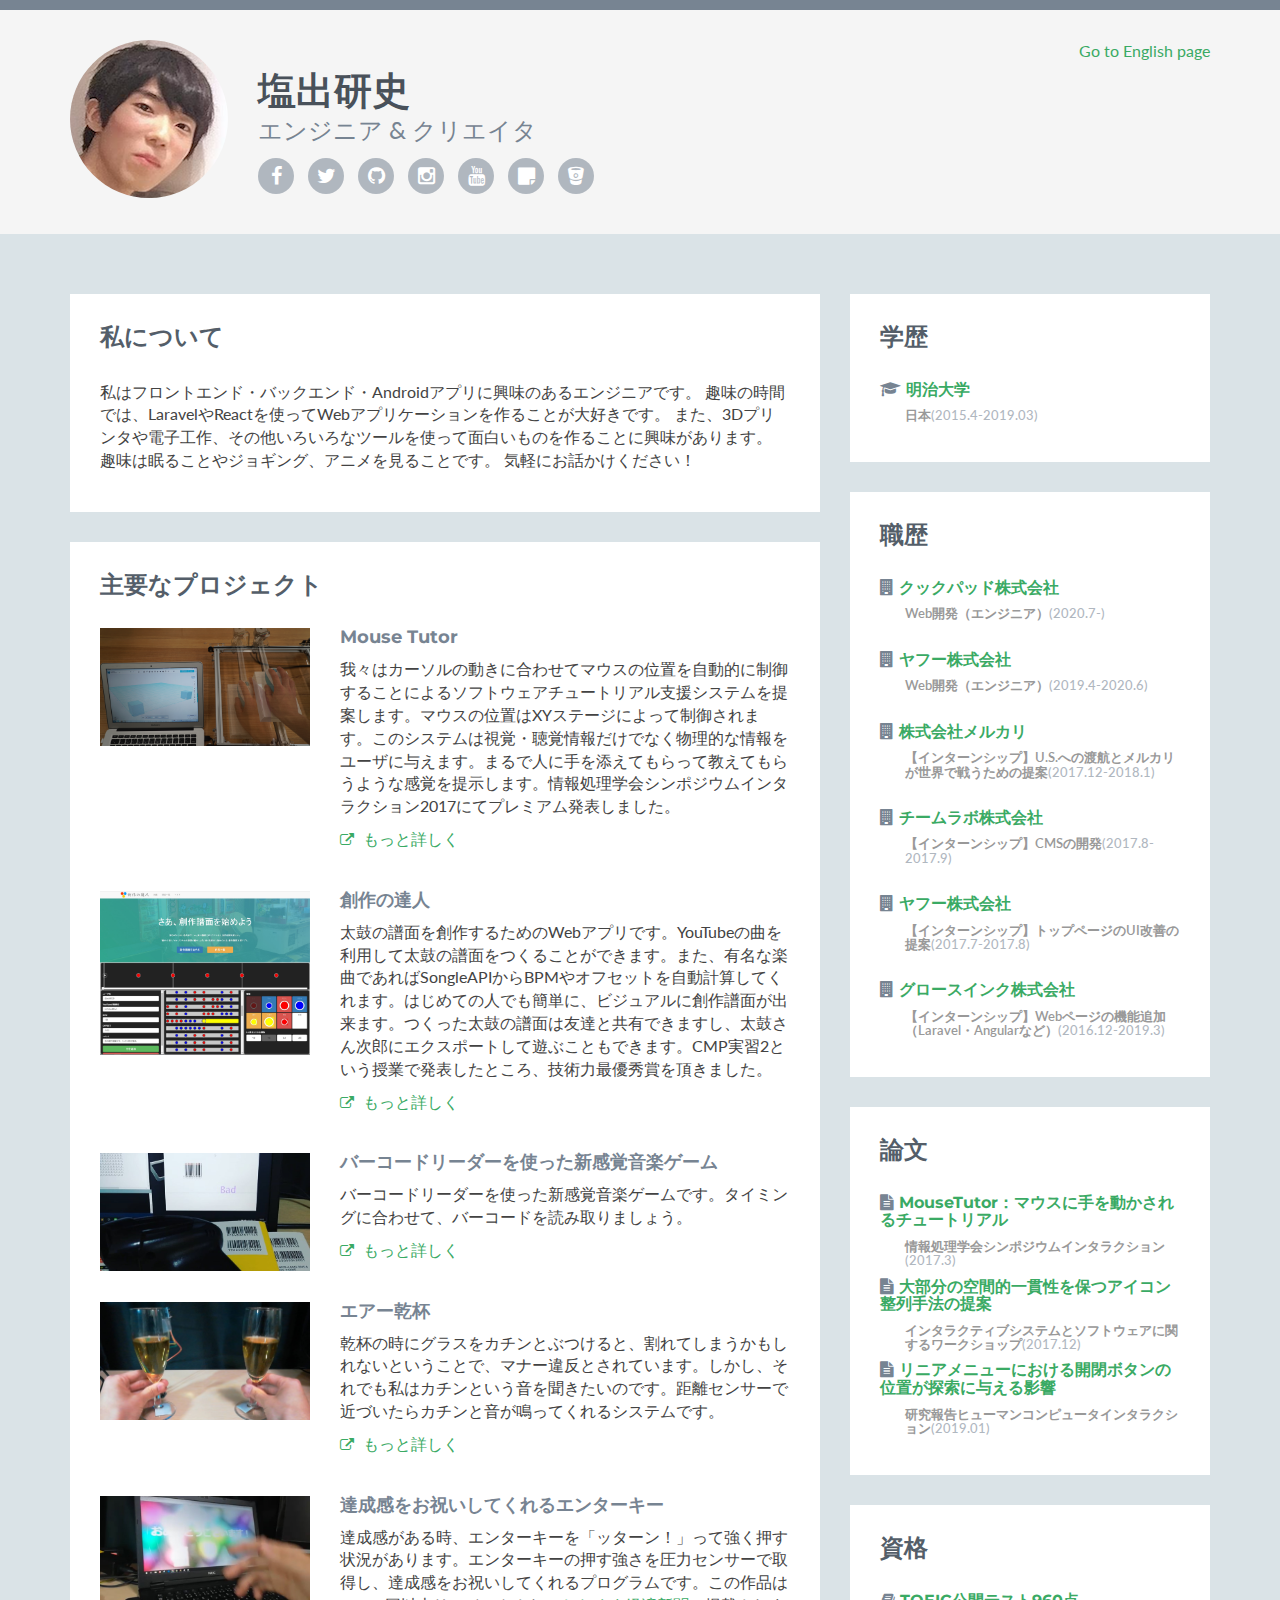
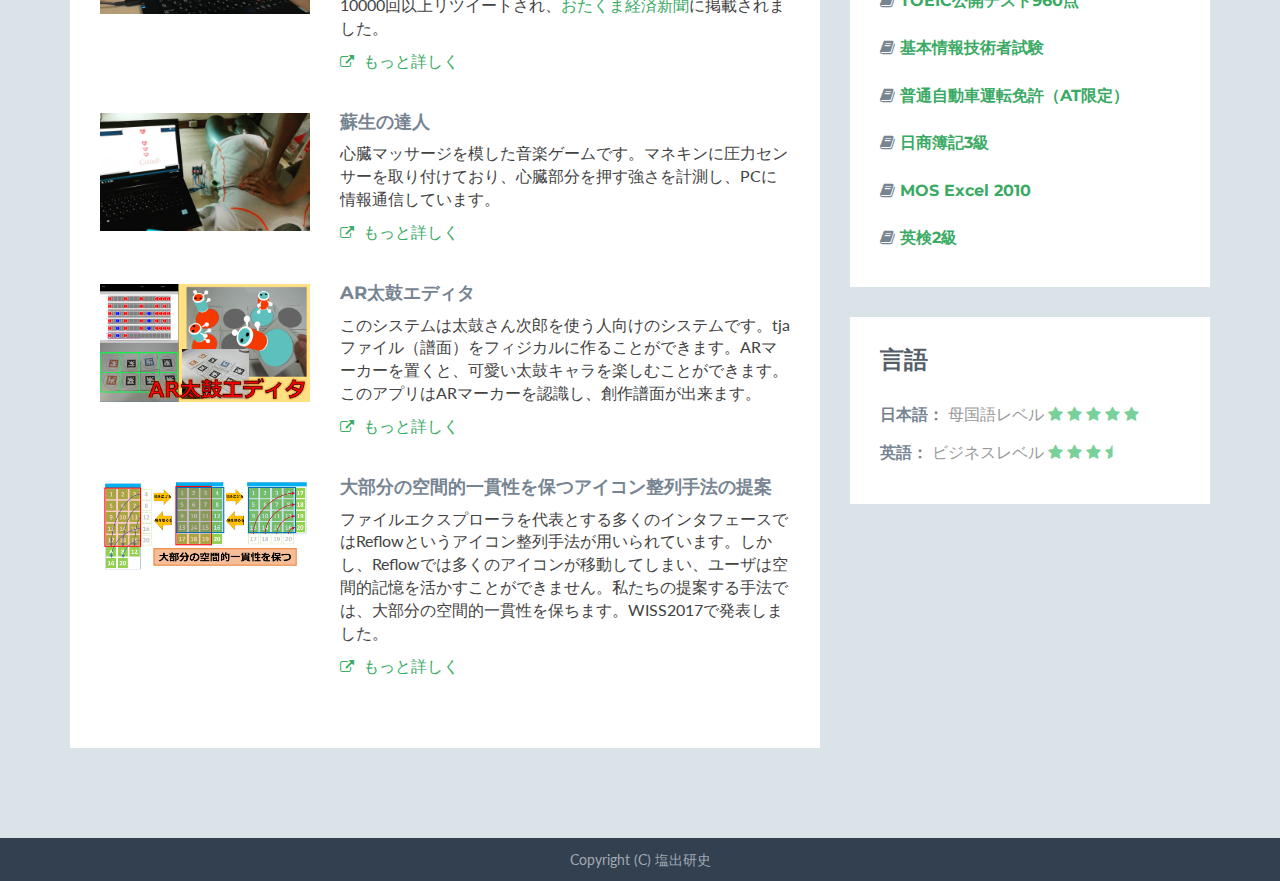
==== commit 6256a6e7: "Update start date" ====
--- a/ja/index.html
+++ b/ja/index.html
@@ -183,7 +183,7 @@
                         <div class="content">
                             <div class="item">
                                 <h3 class="title"><i class="fa fa-building"></i><a href="https://cookpad.com/" target="_blank"> クックパッド株式会社</a></h3>
-                                <h4 class="university">Web開発（エンジニア）<span class="year">(2019.4-2020.6)</span></h4>
+                                <h4 class="university">Web開発（エンジニア）<span class="year">(2020.7-)</span></h4>
                             </div>
                             <div class="item">
                                 <h3 class="title"><i class="fa fa-building"></i><a href="https://www.yahoo.co.jp/" target="_blank"> ヤフー株式会社</a></h3>
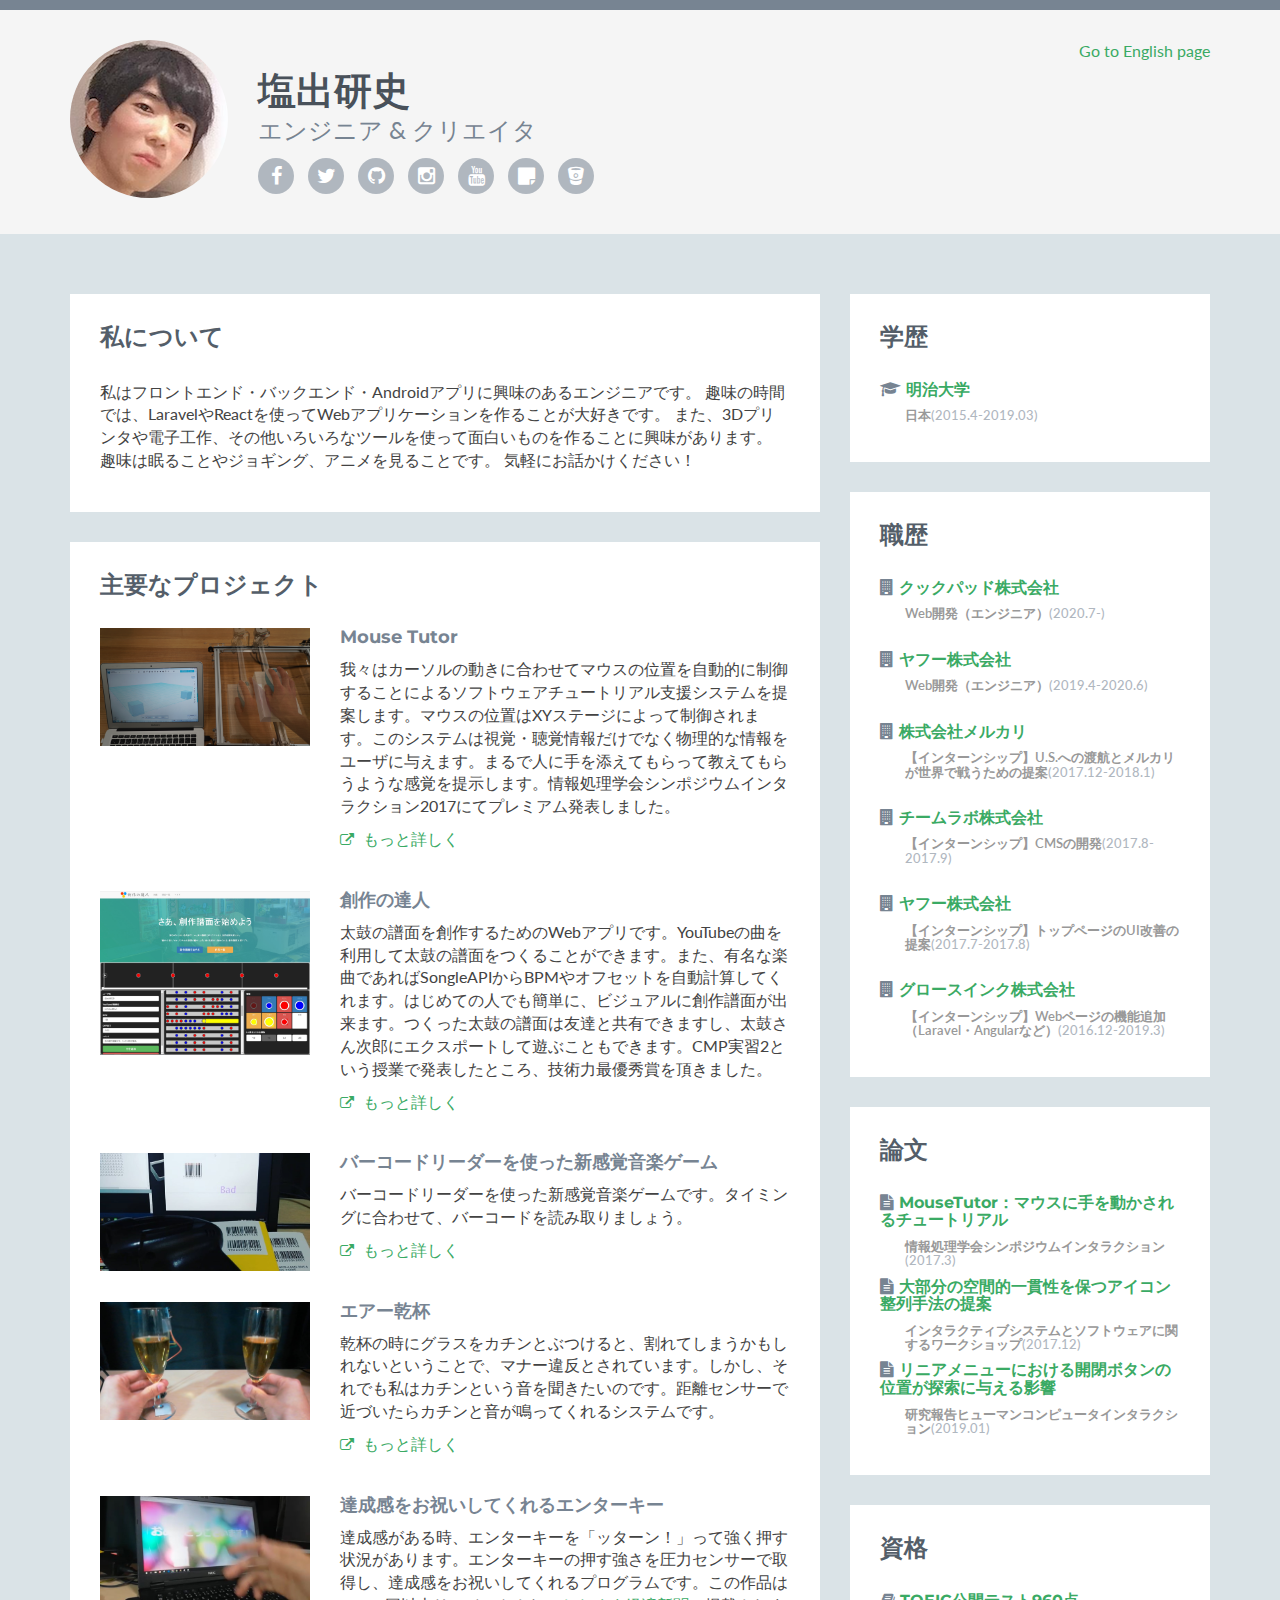
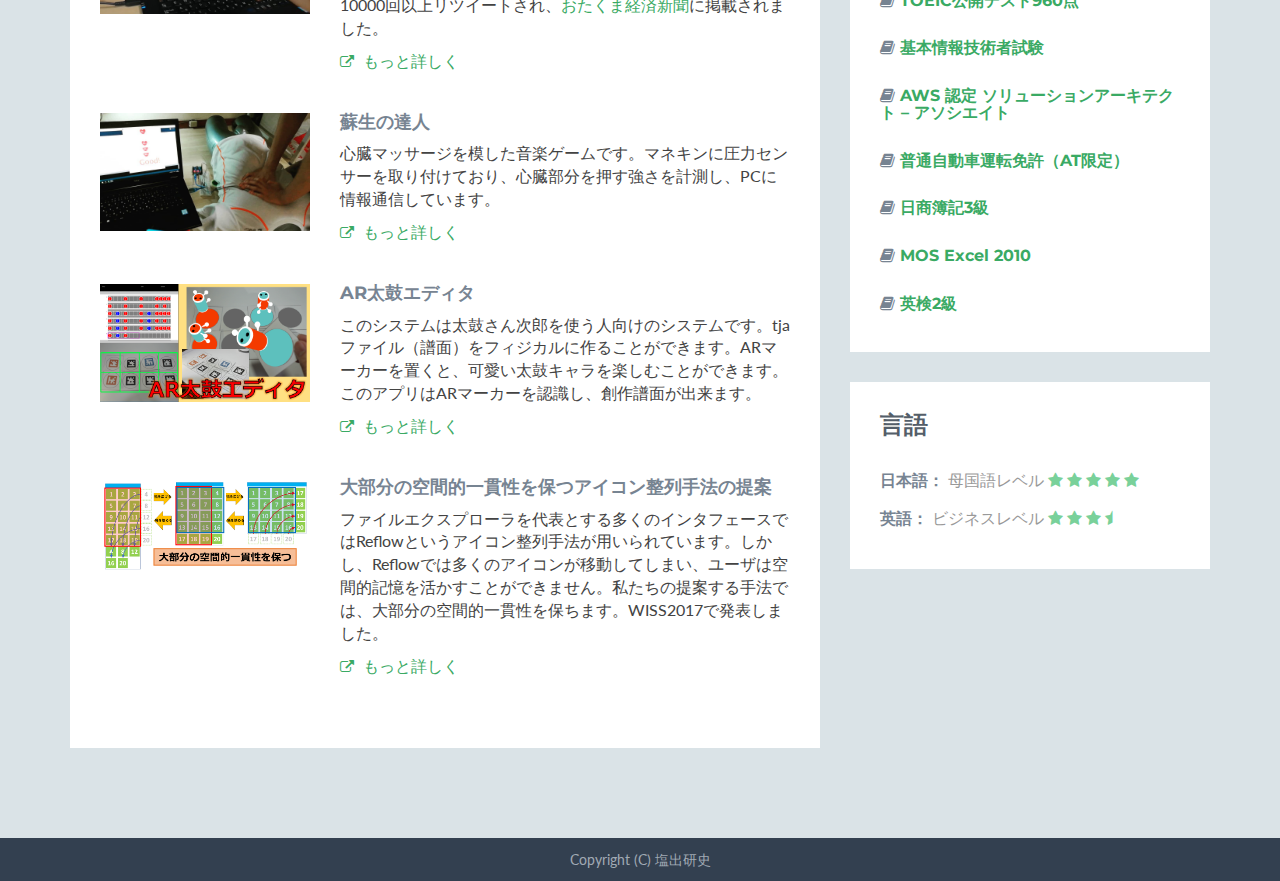
==== commit 685d633b: "Add aws certificate" ====
--- a/ja/index.html
+++ b/ja/index.html
@@ -245,6 +245,9 @@
                             <div class="item">                      
                                 <h3 class="title"><i class="fa fa-book"></i><a href="https://www.jitec.ipa.go.jp/1_11seido/fe.html" target="_blank"> 基本情報技術者試験</a></h3>
                             </div>
+                            <div class="item">
+                                <h3 class="title"><i class="fa fa-book"></i><a href="https://aws.amazon.com/jp/certification/certified-solutions-architect-associate/" target="_blank"> AWS 認定 ソリューションアーキテクト – アソシエイト</a></h3>
+                            </div>
                             <div class="item">                      
                                 <h3 class="title"><i class="fa fa-book"></i><a href="http://www.keishicho.metro.tokyo.jp/menkyo/menkyo/annai/index.html" target="_blank"> 普通自動車運転免許（AT限定）</a></h3>
                             </div>
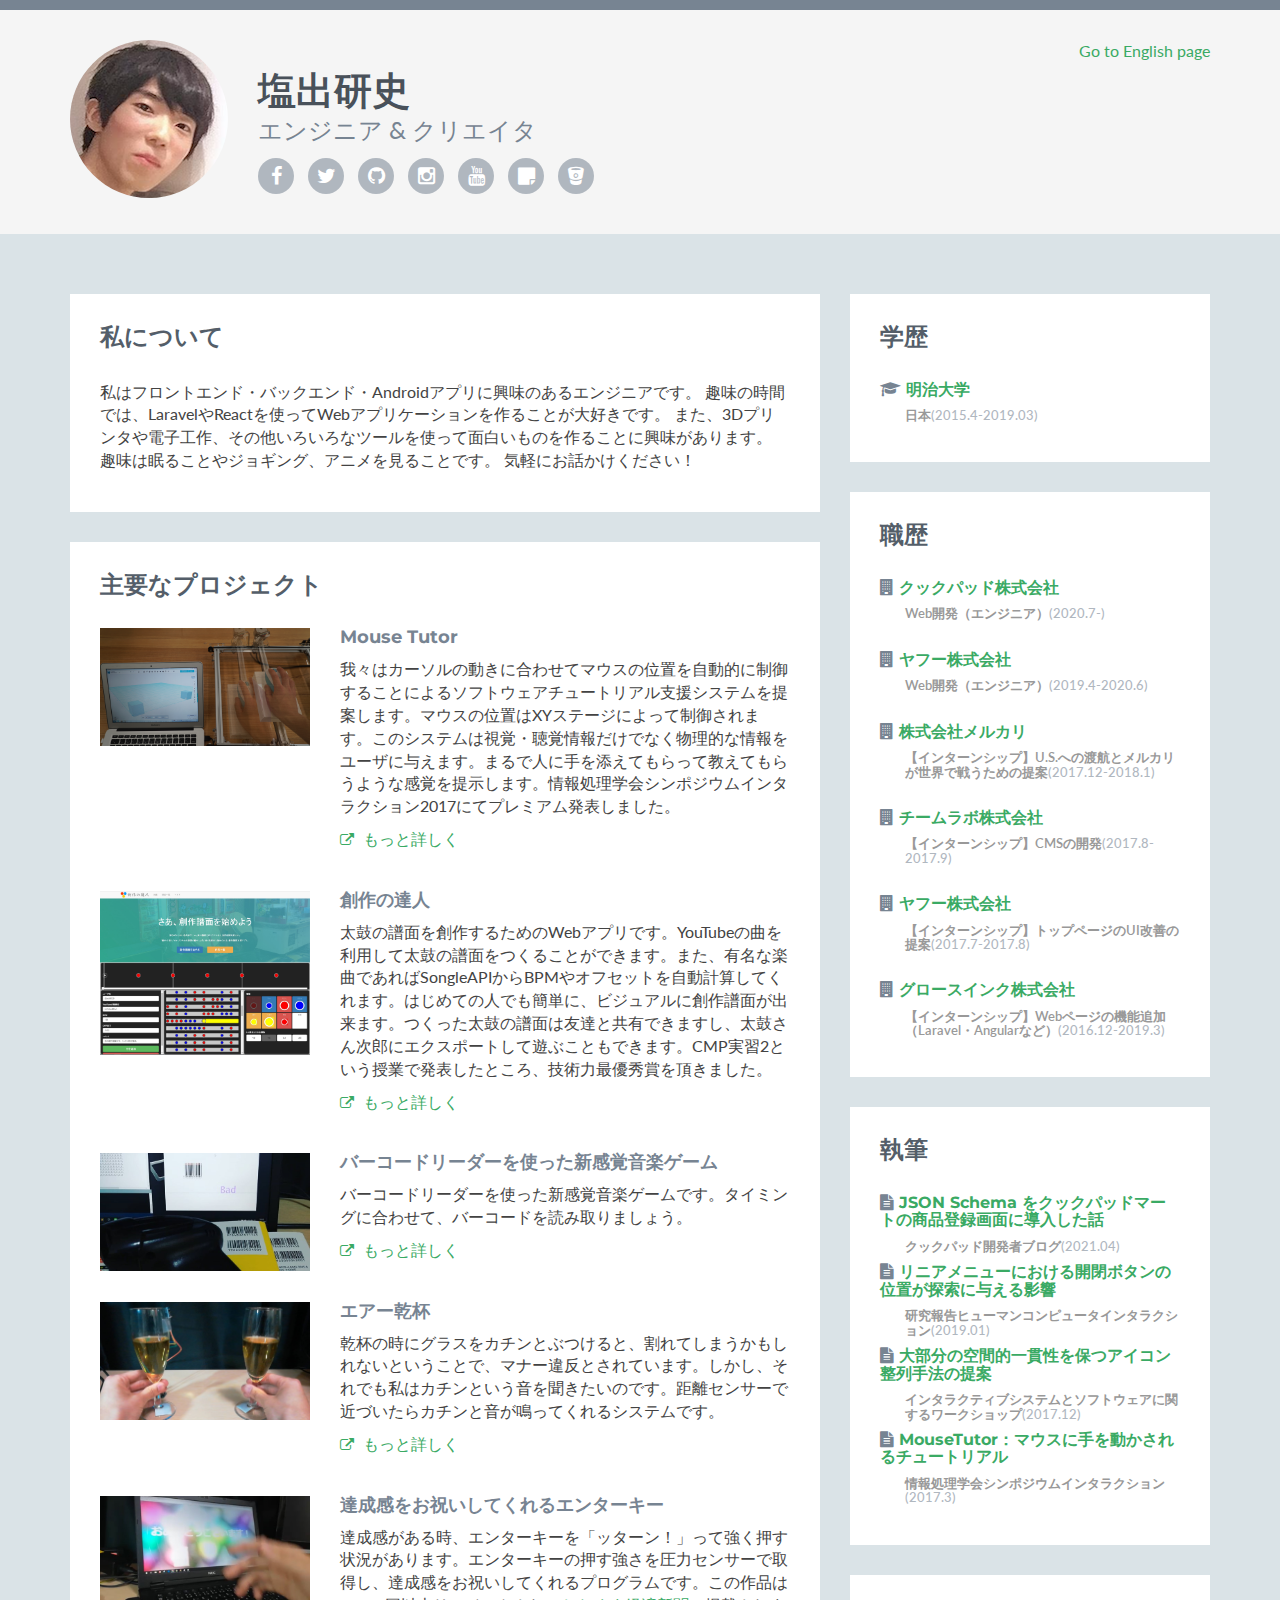
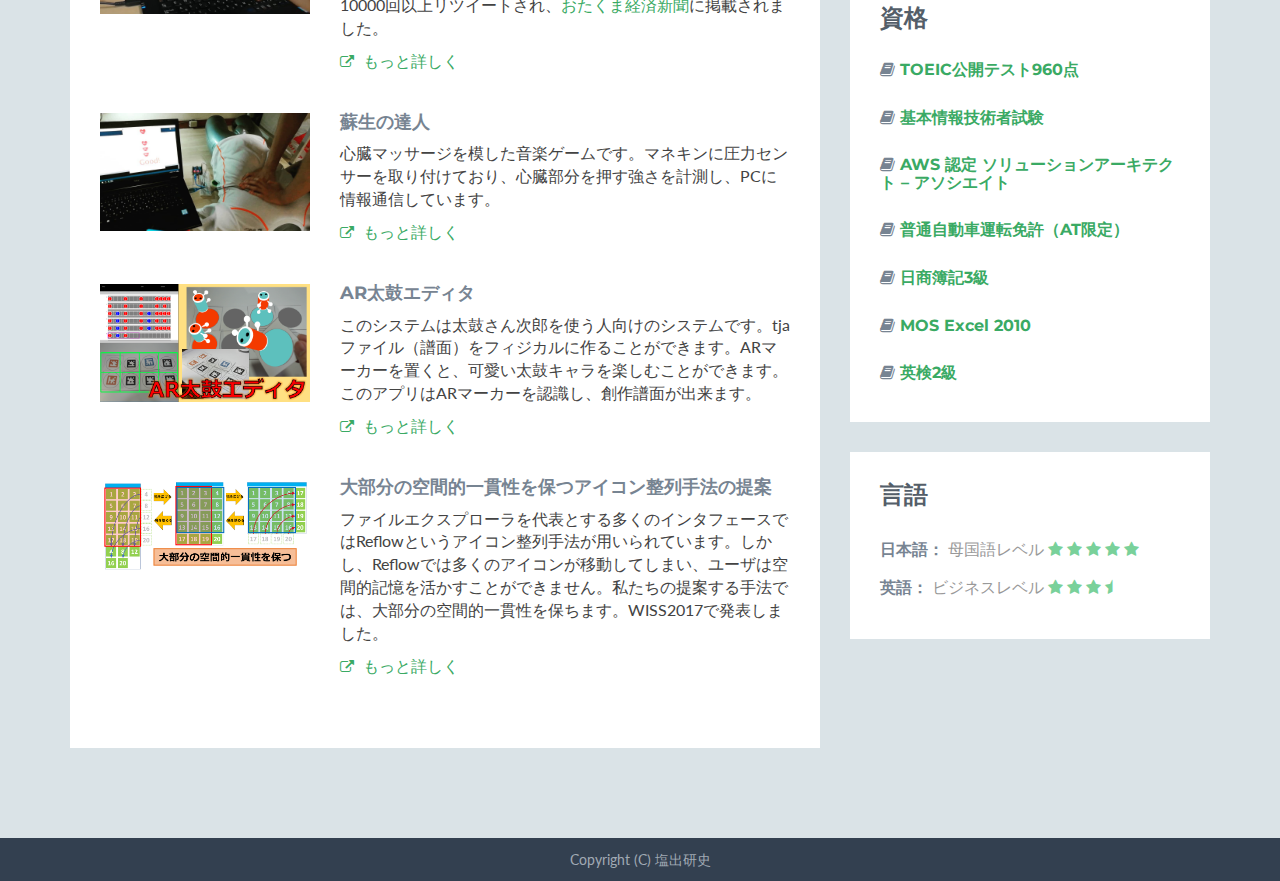
==== commit 047144ce: "Add tech blog" ====
--- a/ja/index.html
+++ b/ja/index.html
@@ -211,25 +211,33 @@
 
                 <aside class="education aside section">
                     <div class="section-inner">
-                        <h2 class="heading">論文</h2>
+                        <h2 class="heading">執筆</h2>
+
+                        <div class="content">
+                            <div class="item">
+                                <h3 class="title"><i class="fa fa-file-text"></i><a href="https://techlife.cookpad.com/entry/mart-json-schema" target="_blank"> JSON Schema をクックパッドマートの商品登録画面に導入した話</a></h3>
+                                <h4 class="university">クックパッド開発者ブログ<span class="year">(2021.04)</span></h4>
+                            </div>
+                        </div>
+
+                        <div class="content">
+                            <div class="item">
+                                <h3 class="title"><i class="fa fa-file-text"></i><a href="https://research.miyashita.com/papers/D212" target="_blank"> リニアメニューにおける開閉ボタンの位置が探索に与える影響</a></h3>
+                                <h4 class="university">研究報告ヒューマンコンピュータインタラクション<span class="year">(2019.01)</span></h4>
+                            </div>
+                        </div>
+
+                        <div class="content">
+                            <div class="item">
+                                <h3 class="title"><i class="fa fa-file-text"></i><a href="https://research.miyashita.com/papers/D191" target="_blank"> 大部分の空間的一貫性を保つアイコン整列手法の提案</a></h3>
+                                <h4 class="university">インタラクティブシステムとソフトウェアに関するワークショップ<span class="year">(2017.12)</span></h4>
+                            </div>
+                        </div>
+
                         <div class="content">
                             <div class="item">
                                 <h3 class="title"><i class="fa fa-file-text"></i><a href="https://research.miyashita.com/papers/D176" target="_blank"> MouseTutor：マウスに手を動かされるチュートリアル</a></h3>
                                 <h4 class="university">情報処理学会シンポジウムインタラクション<span class="year">(2017.3)</span></h4>
-                            </div>
-                        </div>
-
-                        <div class="content">
-                            <div class="item">
-                                <h3 class="title"><i class="fa fa-file-text"></i><a href="https://research.miyashita.com/papers/D191" target="_blank"> 大部分の空間的一貫性を保つアイコン整列手法の提案</a></h3>
-                                <h4 class="university">インタラクティブシステムとソフトウェアに関するワークショップ<span class="year">(2017.12)</span></h4>
-                            </div>
-                        </div>
-
-                        <div class="content">
-                            <div class="item">
-                                <h3 class="title"><i class="fa fa-file-text"></i><a href="https://research.miyashita.com/papers/D212" target="_blank"> リニアメニューにおける開閉ボタンの位置が探索に与える影響</a></h3>
-                                <h4 class="university">研究報告ヒューマンコンピュータインタラクション<span class="year">(2019.01)</span></h4>
                             </div>
                         </div>
                     </div>
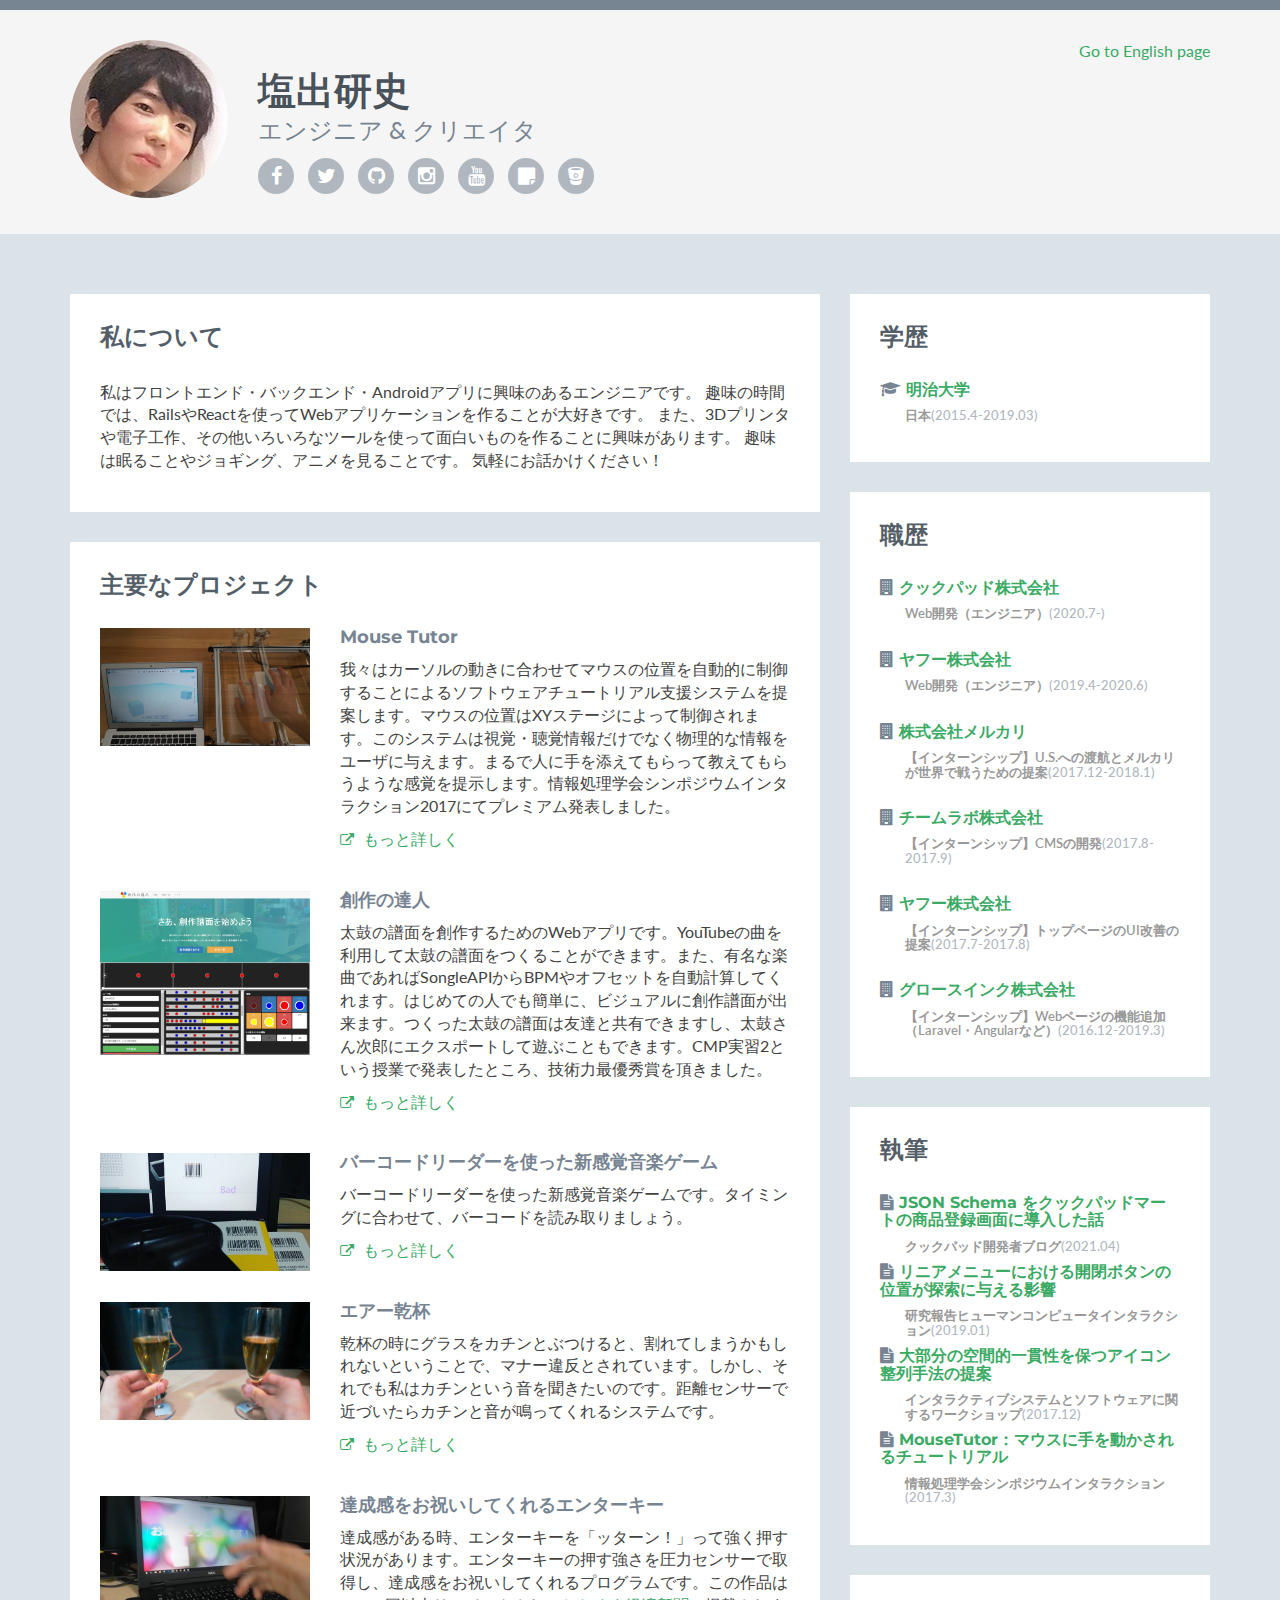
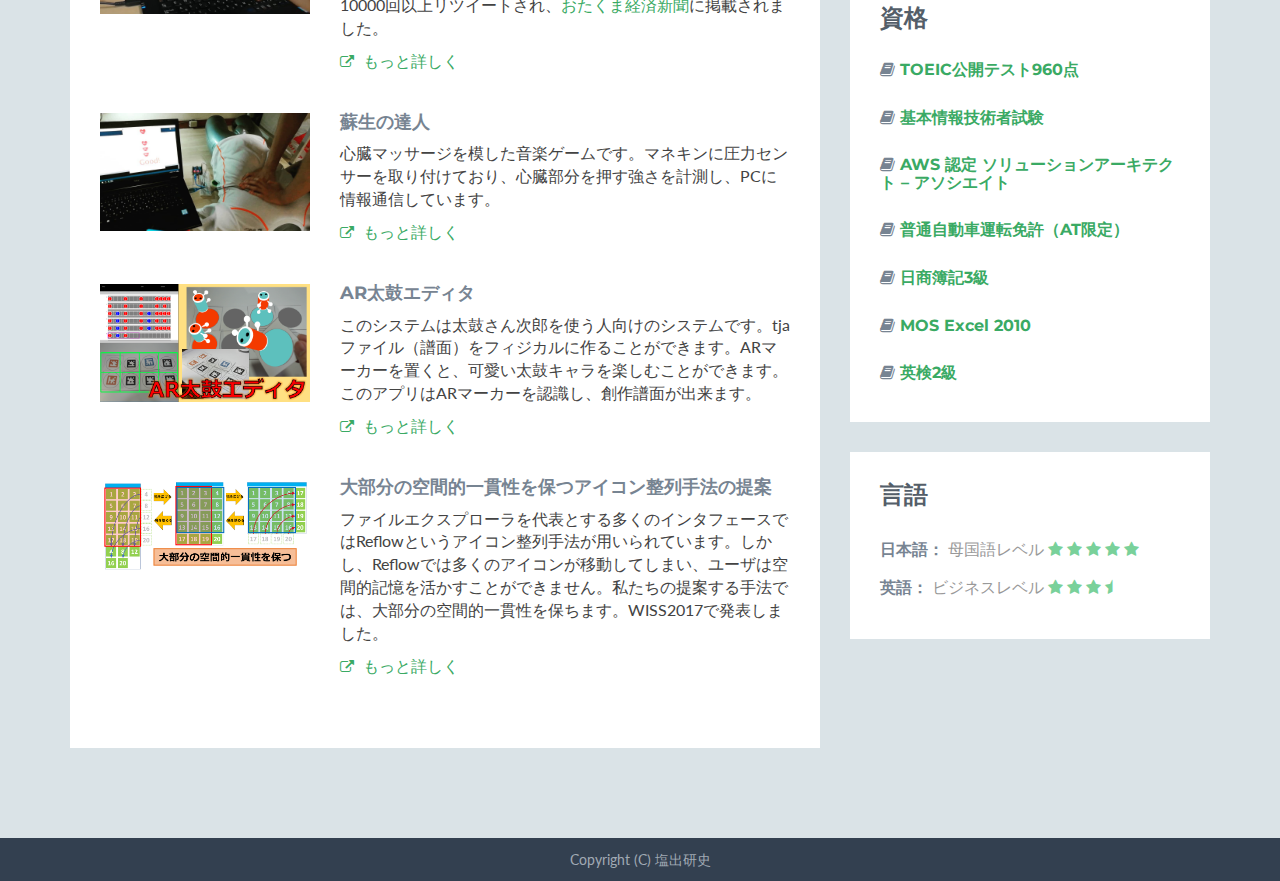
==== commit f9e4ad3d: "Update" ====
--- a/ja/index.html
+++ b/ja/index.html
@@ -52,7 +52,7 @@
                         <div class="content">
                             <p>
                                 私はフロントエンド・バックエンド・Androidアプリに興味のあるエンジニアです。
-                                趣味の時間では、LaravelやReactを使ってWebアプリケーションを作ることが大好きです。
+                                趣味の時間では、RailsやReactを使ってWebアプリケーションを作ることが大好きです。
                                 また、3Dプリンタや電子工作、その他いろいろなツールを使って面白いものを作ることに興味があります。
                                 趣味は眠ることやジョギング、アニメを見ることです。
                                 気軽にお話かけください！
